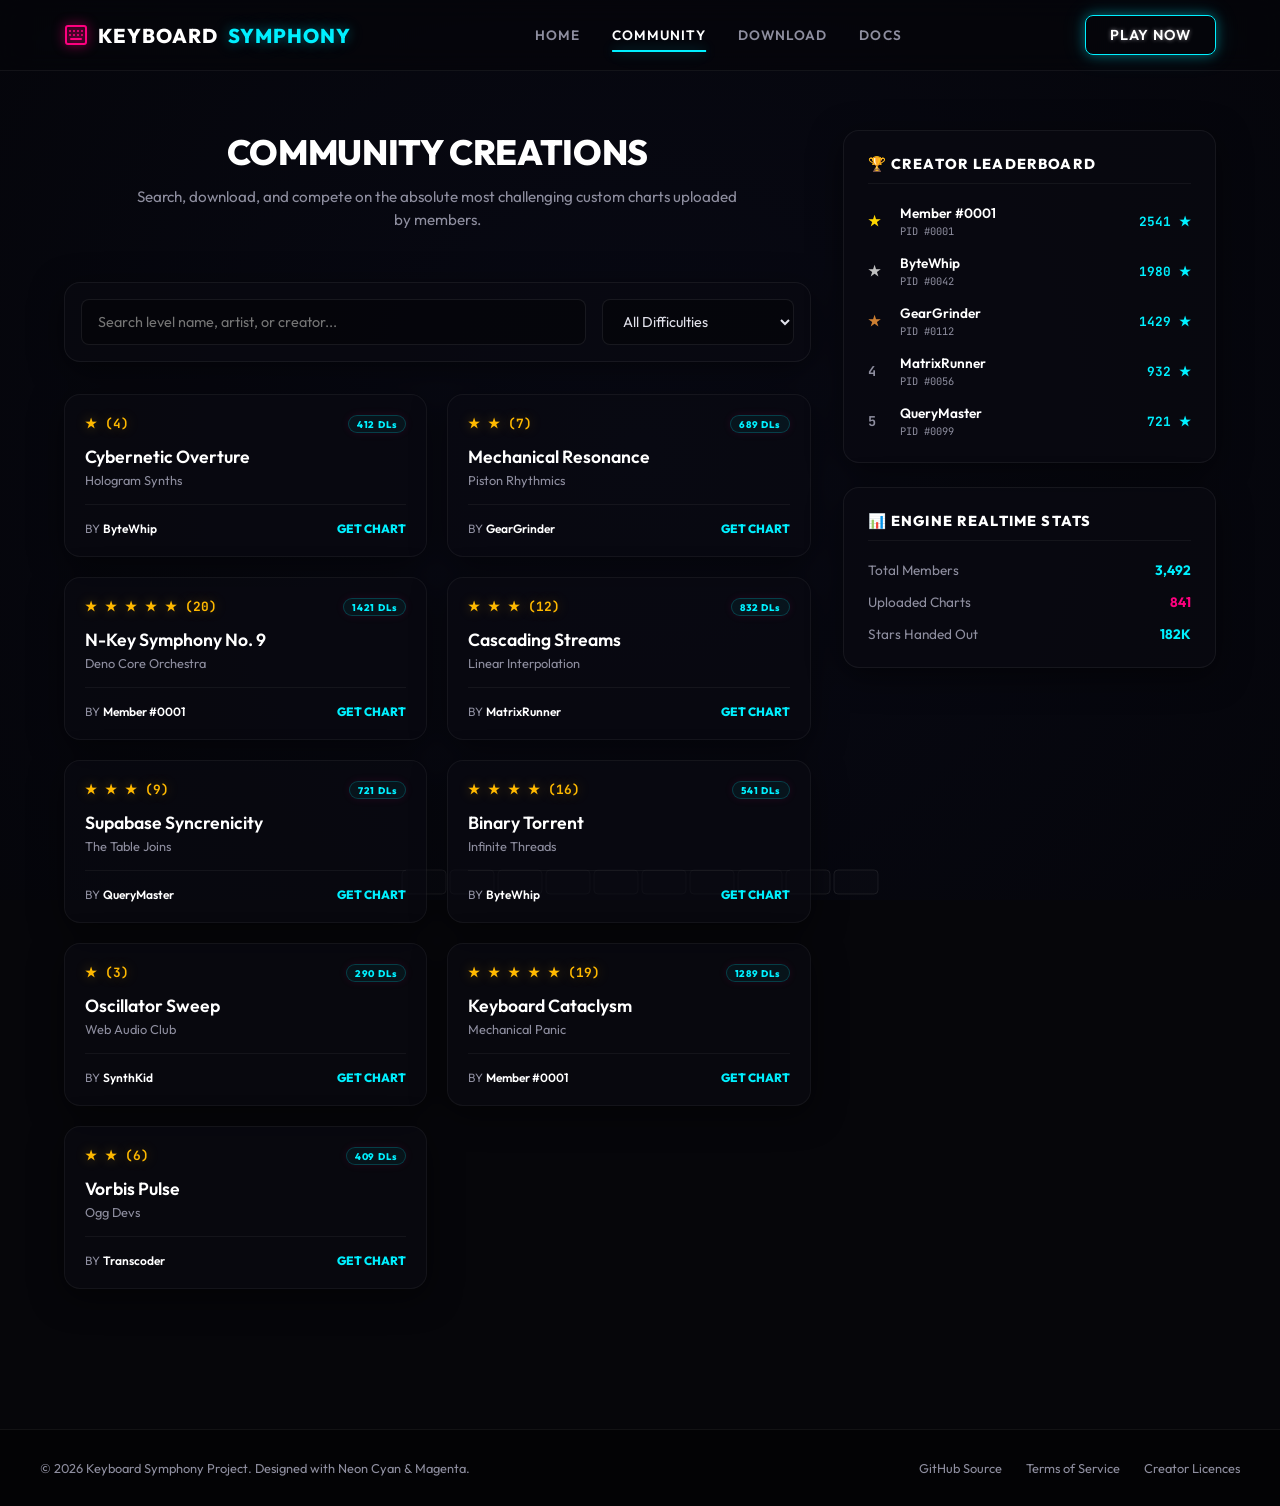
==== community.html @ 09eeb677 "Split monolithic index.html into separate HTML pages Co-authored-by: CreatorPoints <212006361+Creato" ====
<!DOCTYPE html>
<html lang="en">
<head>
    <meta charset="UTF-8">
    <meta name="viewport" content="width=device-width, initial-scale=1.0">
    <title>Keyboard Symphony | Premium 10-Lane Rhythm Experience</title>
    <meta name="description" content="Official homepage of Keyboard Symphony. Immerse yourself in a glowing 10-lane keyboard rhythm game, customize levels with the creator PAYG editor, and compete on global leaderboards.">
    <!-- Google Fonts for elite styling -->
    <link rel="preconnect" href="https://fonts.googleapis.com">
    <link rel="preconnect" href="https://fonts.gstatic.com" crossorigin>
    <link href="https://fonts.googleapis.com/css2?family=Outfit:wght@300;400;600;800&family=JetBrains+Mono:wght@400;700&display=swap" rel="stylesheet">
    <link rel="stylesheet" href="style.css">
</head>
<body>
    <!-- Reactive Backdrop Particle Canvas -->
    <canvas id="particle-canvas"></canvas>

    <!-- Glassmorphic Global Header Navigation -->
    <header class="header">
        <div class="header-container">
            <a href="index.html" class="logo">
                <svg width="24" height="24" viewBox="0 0 24 24" fill="none" stroke="currentColor" stroke-width="2" stroke-linecap="round" stroke-linejoin="round" class="logo-icon"><rect x="2" y="3" width="20" height="18" rx="2" ry="2"></rect><line x1="6" y1="8" x2="6" y2="8"></line><line x1="10" y1="8" x2="10" y2="8"></line><line x1="14" y1="8" x2="14" y2="8"></line><line x1="18" y1="8" x2="18" y2="8"></line><line x1="6" y1="12" x2="6" y2="12"></line><line x1="10" y1="12" x2="10" y2="12"></line><line x1="14" y1="12" x2="14" y2="12"></line><line x1="18" y1="12" x2="18" y2="12"></line><line x1="7" y1="16" x2="17" y2="16"></line></svg>
                KEYBOARD <span>SYMPHONY</span>
            </a>

            <nav class="nav-menu">
                <a href="index.html" class="nav-link" id="nav-home">HOME</a>
                <a href="community.html" class="nav-link active" id="nav-community">COMMUNITY</a>
                <a href="download.html" class="nav-link" id="nav-download">DOWNLOAD</a>
                <a href="docs.html" class="nav-link" id="nav-docs">DOCS</a>
            </nav>

            <div class="nav-actions">
                <a href="download.html" class="btn-primary glow-cyan">PLAY NOW</a>
                <button class="mobile-menu-toggle" id="menu-toggle">
                    <span></span>
                    <span></span>
                    <span></span>
                </button>
            </div>
        </div>
    </header>

    <!-- Main Dynamic Content Wrapper -->
    <main class="main-content">
        <section id="community" class="page-section active">
            <div class="community-layout">
                <div class="community-main">
                    <div class="section-header">
                        <h2 class="section-title">COMMUNITY CREATIONS</h2>
                        <p class="section-desc">Search, download, and compete on the absolute most challenging custom charts uploaded by members.</p>
                    </div>

                    <div class="search-bar-container glass-card">
                        <input type="text" id="chart-search" placeholder="Search level name, artist, or creator...">
                        <select id="star-filter">
                            <option value="all">All Difficulties</option>
                            <option value="easy">Easy (1 - 5 Stars)</option>
                            <option value="medium">Medium (6 - 12 Stars)</option>
                            <option value="hard">Hard (13 - 18 Stars)</option>
                            <option value="expert">Godlike (19 - 20 Stars)</option>
                        </select>
                    </div>

                    <!-- Custom levels list -->
                    <div class="charts-grid" id="charts-container">
                        <!-- Filled dynamically by JavaScript -->
                    </div>
                </div>

                <div class="community-sidebar">
                    <!-- Creator Leaderboard -->
                    <div class="glass-card leaderboard-card">
                        <h3>🏆 CREATOR LEADERBOARD</h3>
                        <div class="leaderboard-list" id="leaderboard-container">
                            <!-- Filled dynamically by JavaScript -->
                        </div>
                    </div>

                    <!-- Game Statistics Summary -->
                    <div class="glass-card stats-summary-card">
                        <h3>📊 ENGINE REALTIME STATS</h3>
                        <div class="stat-row">
                            <span>Total Members</span>
                            <strong class="text-cyan">3,492</strong>
                        </div>
                        <div class="stat-row">
                            <span>Uploaded Charts</span>
                            <strong class="text-magenta">841</strong>
                        </div>
                        <div class="stat-row">
                            <span>Stars Handed Out</span>
                            <strong class="text-cyan">182K</strong>
                        </div>
                    </div>
                </div>
            </div>
        </section>


        <!-- SECTION 1: HOME PAGE -->


        <!-- SECTION 2: COMMUNITY PAGE -->


        <!-- SECTION 3: DOWNLOAD PAGE -->


        <!-- SECTION 4: DOCUMENTATION PAGE -->

    </main>

    <!-- Global Footer -->
    <footer class="footer">
        <div class="footer-container">
            <p>© 2026 Keyboard Symphony Project. Designed with Neon Cyan & Magenta.</p>
            <div class="footer-links">
                <a href="docs.html">GitHub Source</a>
                <a href="docs.html">Terms of Service</a>
                <a href="docs.html">Creator Licences</a>
            </div>
        </div>
    </footer>

    <!-- Local App Script -->
    <script src="app.js"></script>
</body>
</html>
---- style.css ----
/* ==========================================================================
   KEYBOARD SYMPHONY STYLE DESIGN SYSTEM (VANILLA CSS)
   ========================================================================== */

/* Design Tokens & CSS Variables */
:root {
    --bg-base: #06060a;
    --bg-darker: #030305;
    --bg-glass: rgba(10, 10, 18, 0.65);
    --bg-glass-heavy: rgba(8, 8, 14, 0.85);
    --border-glass: rgba(255, 255, 255, 0.06);
    --border-active-cyan: rgba(0, 240, 255, 0.5);
    --border-active-magenta: rgba(255, 0, 127, 0.5);

    /* Neon Curated Color Palettes */
    --neon-cyan: #00f0ff;
    --neon-magenta: #ff007f;
    --neon-yellow: #ffb900;
    --text-main: #e2e2ec;
    --text-muted: #8e8e9f;

    /* Premium Box Shadows & Glows */
    --glow-cyan: 0 0 12px rgba(0, 240, 255, 0.35), 0 0 24px rgba(0, 240, 255, 0.15);
    --glow-magenta: 0 0 12px rgba(255, 0, 127, 0.35), 0 0 24px rgba(255, 0, 127, 0.15);
    --glow-yellow: 0 0 12px rgba(255, 185, 0, 0.35);
    --shadow-premium: 0 8px 32px 0 rgba(0, 0, 0, 0.5);

    /* Layout & Animation Specs */
    --transition-smooth: all 0.35s cubic-bezier(0.25, 0.8, 0.25, 1);
    --transition-snappy: all 0.15s ease-out;
    --max-width-content: 1200px;
}

/* Reset and Global Styles */
* {
    margin: 0;
    padding: 0;
    box-sizing: border-box;
}

html {
    scroll-behavior: smooth;
    font-size: 16px;
    background-color: var(--bg-base);
    color: var(--text-main);
    font-family: 'Outfit', -apple-system, BlinkMacSystemFont, "Segoe UI", Roboto, sans-serif;
    overflow-x: hidden;
}

body {
    min-height: 100vh;
    display: flex;
    flex-direction: column;
    position: relative;
}

/* Custom Selection style */
::selection {
    background: rgba(0, 240, 255, 0.25);
    color: #ffffff;
}

/* Scrollbar Design */
::-webkit-scrollbar {
    width: 8px;
}
::-webkit-scrollbar-track {
    background: var(--bg-darker);
}
::-webkit-scrollbar-thumb {
    background: #1b1b2a;
    border-radius: 4px;
}
::-webkit-scrollbar-thumb:hover {
    background: var(--neon-cyan);
    box-shadow: var(--glow-cyan);
}

/* Background Particle Canvas */
#particle-canvas {
    position: fixed;
    top: 0;
    left: 0;
    width: 100vw;
    height: 100vh;
    z-index: -1;
    pointer-events: none;
    background: radial-gradient(circle at 50% 50%, #0d0e19 0%, #040407 100%);
}

/* ==========================================================================
   COMPONENTS: Premium Glassmorphic Cards & Buttons
   ========================================================================== */
.glass-card {
    background: var(--bg-glass);
    backdrop-filter: blur(14px);
    -webkit-backdrop-filter: blur(14px);
    border: 1px solid var(--border-glass);
    border-radius: 16px;
    box-shadow: var(--shadow-premium);
    transition: var(--transition-smooth);
}

/* Neon Glow Button - Cyan */
.btn-primary {
    display: inline-flex;
    align-items: center;
    justify-content: center;
    padding: 10px 24px;
    font-weight: 600;
    font-size: 0.9rem;
    letter-spacing: 0.05em;
    text-transform: uppercase;
    text-decoration: none;
    color: #ffffff;
    background: transparent;
    border: 1.5px solid var(--neon-cyan);
    border-radius: 8px;
    cursor: pointer;
    transition: var(--transition-smooth);
    box-shadow: inset 0 0 0 rgba(0, 240, 255, 0);
}

.btn-primary.glow-cyan {
    box-shadow: var(--glow-cyan);
    text-shadow: 0 0 4px rgba(255, 255, 255, 0.5);
}

.btn-primary.glow-cyan:hover {
    background: var(--neon-cyan);
    color: var(--bg-base);
    box-shadow: 0 0 20px rgba(0, 240, 255, 0.7), 0 0 40px rgba(0, 240, 255, 0.3);
    text-shadow: none;
    transform: translateY(-2px);
}

/* Neon Glow Button - Magenta */
.btn-primary.glow-magenta {
    border-color: var(--neon-magenta);
    box-shadow: var(--glow-magenta);
}

.btn-primary.glow-magenta:hover {
    background: var(--neon-magenta);
    color: #ffffff;
    box-shadow: 0 0 20px rgba(255, 0, 127, 0.7), 0 0 40px rgba(255, 0, 127, 0.3);
    text-shadow: none;
    transform: translateY(-2px);
}

/* Secondary Button - Subtle Grey Glass */
.btn-secondary {
    display: inline-flex;
    align-items: center;
    justify-content: center;
    padding: 10px 24px;
    font-weight: 600;
    font-size: 0.9rem;
    letter-spacing: 0.05em;
    text-transform: uppercase;
    text-decoration: none;
    color: var(--text-main);
    background: rgba(255, 255, 255, 0.03);
    border: 1.5px solid rgba(255, 255, 255, 0.15);
    border-radius: 8px;
    cursor: pointer;
    transition: var(--transition-smooth);
}

.btn-secondary:hover {
    background: rgba(255, 255, 255, 0.08);
    border-color: rgba(255, 255, 255, 0.4);
    transform: translateY(-2px);
}

.btn-large {
    padding: 14px 36px;
    font-size: 1rem;
    border-radius: 10px;
}

.btn-full {
    width: 100%;
}

.margin-top-auto {
    margin-top: auto;
}

/* Utility Badges */
.badge {
    display: inline-block;
    padding: 6px 14px;
    font-size: 0.75rem;
    font-weight: 800;
    letter-spacing: 0.08em;
    border-radius: 30px;
    background: rgba(255, 0, 127, 0.12);
    border: 1px solid rgba(255, 0, 127, 0.3);
    color: var(--neon-magenta);
    box-shadow: 0 0 8px rgba(255, 0, 127, 0.1);
}

/* Neon Text Accents */
.text-neon-cyan {
    color: var(--neon-cyan);
    text-shadow: 0 0 6px rgba(0, 240, 255, 0.4);
}
.text-cyan { color: var(--neon-cyan); }
.text-magenta { color: var(--neon-magenta); }
.text-white { color: #ffffff; }

/* Micro-animations Keyframes */
@keyframes neon-flicker {
    0%, 19%, 21%, 23%, 25%, 54%, 56%, 100% {
        opacity: 0.99;
        filter: drop-shadow(0 0 4px rgba(255,0,127,0.4));
    }
    20%, 24%, 55% {
        opacity: 0.4;
        filter: none;
    }
}
.neon-flicker {
    animation: neon-flicker 5s infinite alternate;
}

/* ==========================================================================
   LAYOUT: Header & Navigation Menu
   ========================================================================== */
.header {
    position: fixed;
    top: 0;
    left: 0;
    width: 100%;
    z-index: 100;
    background: rgba(6, 6, 10, 0.65);
    backdrop-filter: blur(12px);
    -webkit-backdrop-filter: blur(12px);
    border-bottom: 1px solid var(--border-glass);
}

.header-container {
    max-width: var(--max-width-content);
    height: 70px;
    margin: 0 auto;
    padding: 0 24px;
    display: flex;
    align-items: center;
    justify-content: space-between;
}

.logo {
    display: flex;
    align-items: center;
    gap: 10px;
    text-decoration: none;
    font-weight: 800;
    font-size: 1.25rem;
    letter-spacing: 0.05em;
    color: #ffffff;
}

.logo span {
    color: var(--neon-cyan);
    text-shadow: var(--glow-cyan);
}

.logo-icon {
    color: var(--neon-magenta);
    filter: drop-shadow(0 0 6px var(--neon-magenta));
}

.nav-menu {
    display: flex;
    align-items: center;
    gap: 32px;
}

.nav-link {
    text-decoration: none;
    font-size: 0.85rem;
    font-weight: 600;
    letter-spacing: 0.08em;
    color: var(--text-muted);
    transition: var(--transition-smooth);
    padding: 8px 0;
    position: relative;
}

.nav-link::after {
    content: '';
    position: absolute;
    bottom: 0;
    left: 50%;
    width: 0;
    height: 2px;
    background: var(--neon-cyan);
    transition: var(--transition-smooth);
    transform: translateX(-50%);
    box-shadow: var(--glow-cyan);
}

.nav-link:hover, .nav-link.active {
    color: #ffffff;
}

.nav-link.active::after {
    width: 100%;
}

.nav-actions {
    display: flex;
    align-items: center;
    gap: 16px;
}

.mobile-menu-toggle {
    display: none;
    flex-direction: column;
    justify-content: space-between;
    width: 24px;
    height: 18px;
    background: transparent;
    border: none;
    cursor: pointer;
}

.mobile-menu-toggle span {
    width: 100%;
    height: 2px;
    background: var(--text-main);
    transition: var(--transition-smooth);
}

/* ==========================================================================
   PAGES / ROUTER STYLING
   ========================================================================== */
.main-content {
    margin-top: 70px;
    flex: 1;
    display: flex;
    flex-direction: column;
}

.page-section {
    display: none;
    width: 100%;
    max-width: var(--max-width-content);
    margin: 0 auto;
    padding: 60px 24px;
    animation: fade-in 0.45s cubic-bezier(0.25, 0.8, 0.25, 1) forwards;
}

.page-section.active {
    display: block;
}

@keyframes fade-in {
    from {
        opacity: 0;
        transform: translateY(12px);
    }
    to {
        opacity: 1;
        transform: translateY(0);
    }
}

/* ==========================================================================
   PAGE: HOME / HERO STYLING
   ========================================================================== */
.hero-section {
    display: flex;
    align-items: center;
    justify-content: space-between;
    gap: 40px;
    margin-bottom: 80px;
}

.hero-content {
    flex: 1.1;
}

.hero-title {
    font-size: 3.5rem;
    font-weight: 800;
    line-height: 1.1;
    letter-spacing: -0.01em;
    margin: 20px 0;
    color: #ffffff;
}

.hero-subtitle {
    font-size: 1.1rem;
    line-height: 1.6;
    color: var(--text-muted);
    margin-bottom: 40px;
}

.hero-ctas {
    display: flex;
    gap: 16px;
}

.hero-visual {
    flex: 0.9;
    display: flex;
    justify-content: center;
}

/* Web Synth Container */
.synth-container {
    width: 100%;
    max-width: 440px;
    padding: 16px;
    border-color: rgba(255, 255, 255, 0.08);
}

.synth-header {
    display: flex;
    align-items: center;
    gap: 6px;
    margin-bottom: 12px;
}

.synth-dot {
    width: 8px;
    height: 8px;
    border-radius: 50%;
}
.synth-dot.red { background: #ff453a; }
.synth-dot.yellow { background: #ffcc00; }
.synth-dot.green { background: #32d74b; }

.synth-title {
    font-size: 0.65rem;
    font-weight: 800;
    letter-spacing: 0.1em;
    color: var(--text-muted);
    margin-left: auto;
}

.synth-screen {
    height: 110px;
    background: #030306;
    border: 1px solid rgba(255, 255, 255, 0.05);
    border-radius: 10px;
    display: flex;
    align-items: center;
    justify-content: center;
    padding: 16px;
    margin-bottom: 16px;
    box-shadow: inset 0 0 15px rgba(0, 0, 0, 0.9);
}

.screen-instructions {
    font-family: 'JetBrains Mono', monospace;
    font-size: 0.8rem;
    color: var(--neon-cyan);
    text-shadow: var(--glow-cyan);
    text-align: center;
    line-height: 1.5;
}

/* virtual 10 lanes display */
.synth-lanes {
    display: flex;
    gap: 4px;
    height: 140px;
}

.key-slot {
    flex: 1;
    background: linear-gradient(180deg, #0e0e16 0%, #08080c 100%);
    border: 1.5px solid rgba(255, 255, 255, 0.06);
    border-radius: 6px;
    position: relative;
    display: flex;
    align-items: flex-end;
    justify-content: center;
    padding-bottom: 12px;
    cursor: pointer;
    overflow: hidden;
    transition: var(--transition-snappy);
}

.key-lbl {
    font-family: 'Outfit', sans-serif;
    font-size: 0.85rem;
    font-weight: 800;
    color: var(--text-muted);
    z-index: 2;
    pointer-events: none;
}

.key-glow {
    position: absolute;
    bottom: -100%;
    left: 0;
    width: 100%;
    height: 100%;
    z-index: 1;
    transition: var(--transition-snappy);
    opacity: 0;
    pointer-events: none;
}
.key-glow.bg-cyan {
    background: linear-gradient(0deg, rgba(0, 240, 255, 0.3) 0%, rgba(0, 240, 255, 0) 100%);
}
.key-glow.bg-magenta {
    background: linear-gradient(0deg, rgba(255, 0, 127, 0.3) 0%, rgba(255, 0, 127, 0) 100%);
}

.key-slot:hover, .key-slot.active {
    border-color: var(--neon-cyan);
    transform: translateY(2px);
}

.key-slot.active-magenta {
    border-color: var(--neon-magenta);
}

.key-slot:hover .key-glow, .key-slot.active .key-glow {
    bottom: 0;
    opacity: 1;
}

.key-slot:hover .key-lbl, .key-slot.active .key-lbl {
    color: #ffffff;
}

/* Features grid display */
.features-section {
    padding-top: 40px;
}

.section-header {
    text-align: center;
    max-width: 600px;
    margin: 0 auto 50px auto;
}

.section-title {
    font-size: 2.2rem;
    font-weight: 800;
    letter-spacing: -0.01em;
    color: #ffffff;
    margin-bottom: 12px;
}

.section-desc {
    font-size: 0.95rem;
    color: var(--text-muted);
    line-height: 1.5;
}

.features-grid {
    display: grid;
    grid-template-columns: repeat(auto-fit, minmax(260px, 1fr));
    gap: 24px;
}

.feature-card {
    padding: 32px;
    border-color: rgba(255, 255, 255, 0.05);
}

.feature-icon {
    font-size: 2rem;
    margin-bottom: 20px;
}

.feature-card h3 {
    font-size: 1.2rem;
    font-weight: 600;
    margin-bottom: 12px;
    color: #ffffff;
}

.feature-card p {
    font-size: 0.85rem;
    line-height: 1.6;
    color: var(--text-muted);
}

.glow-hover-cyan:hover {
    border-color: var(--border-active-cyan);
    box-shadow: 0 10px 30px rgba(0, 240, 255, 0.08);
    transform: translateY(-4px);
}

.glow-hover-magenta:hover {
    border-color: var(--border-active-magenta);
    box-shadow: 0 10px 30px rgba(255, 0, 127, 0.08);
    transform: translateY(-4px);
}

/* ==========================================================================
   PAGE: COMMUNITY TAB
   ========================================================================== */
.community-layout {
    display: flex;
    gap: 32px;
}

.community-main {
    flex: 2;
}

.community-sidebar {
    flex: 1;
    display: flex;
    flex-direction: column;
    gap: 24px;
}

.search-bar-container {
    padding: 16px;
    display: flex;
    gap: 16px;
    margin-bottom: 32px;
}

.search-bar-container input {
    flex: 1;
    background: rgba(0, 0, 0, 0.3);
    border: 1px solid rgba(255, 255, 255, 0.08);
    border-radius: 8px;
    padding: 12px 16px;
    font-family: inherit;
    color: #ffffff;
    font-size: 0.9rem;
    transition: var(--transition-smooth);
}

.search-bar-container input:focus {
    outline: none;
    border-color: var(--neon-cyan);
    box-shadow: var(--glow-cyan);
}

.search-bar-container select {
    background: rgba(0, 0, 0, 0.3);
    border: 1px solid rgba(255, 255, 255, 0.08);
    border-radius: 8px;
    padding: 12px 16px;
    font-family: inherit;
    color: var(--text-main);
    font-size: 0.9rem;
    cursor: pointer;
    outline: none;
    transition: var(--transition-smooth);
}

.search-bar-container select:focus {
    border-color: var(--neon-cyan);
}

.charts-grid {
    display: grid;
    grid-template-columns: repeat(auto-fit, minmax(260px, 1fr));
    gap: 20px;
}

.chart-card {
    padding: 20px;
    display: flex;
    flex-direction: column;
    border-color: rgba(255, 255, 255, 0.05);
}

.chart-card-header {
    display: flex;
    align-items: center;
    justify-content: space-between;
    margin-bottom: 12px;
}

.chart-stars {
    font-family: 'JetBrains Mono', monospace;
    font-size: 0.8rem;
    font-weight: 700;
    color: var(--neon-yellow);
    text-shadow: var(--glow-yellow);
}

.chart-title {
    font-size: 1.1rem;
    font-weight: 600;
    color: #ffffff;
    margin-bottom: 4px;
}

.chart-artist {
    font-size: 0.8rem;
    color: var(--text-muted);
    margin-bottom: 16px;
}

.chart-footer {
    margin-top: auto;
    display: flex;
    align-items: center;
    justify-content: space-between;
    padding-top: 16px;
    border-top: 1px solid rgba(255, 255, 255, 0.05);
}

.chart-creator {
    font-size: 0.75rem;
    color: var(--text-muted);
}
.chart-creator span {
    color: #ffffff;
    font-weight: 600;
}

.chart-btn {
    text-decoration: none;
    font-size: 0.75rem;
    font-weight: 800;
    color: var(--neon-cyan);
    transition: var(--transition-smooth);
}
.chart-btn:hover {
    color: #ffffff;
    text-shadow: var(--glow-cyan);
}

/* Leaderboards styling */
.leaderboard-card {
    padding: 24px;
}

.leaderboard-card h3, .stats-summary-card h3 {
    font-size: 0.9rem;
    font-weight: 800;
    letter-spacing: 0.08em;
    color: #ffffff;
    margin-bottom: 20px;
    border-bottom: 1.5px solid rgba(255, 255, 255, 0.05);
    padding-bottom: 10px;
}

.leaderboard-list {
    display: flex;
    flex-direction: column;
    gap: 16px;
}

.leaderboard-item {
    display: flex;
    align-items: center;
    justify-content: space-between;
}

.leaderboard-profile {
    display: flex;
    align-items: center;
    gap: 12px;
}

.rank-lbl {
    font-family: 'JetBrains Mono', monospace;
    font-weight: 700;
    font-size: 0.85rem;
    color: var(--text-muted);
    width: 20px;
}

.rank-lbl.gold { color: #ffd700; }
.rank-lbl.silver { color: #c0c0c0; }
.rank-lbl.bronze { color: #cd7f32; }

.creator-name {
    font-size: 0.85rem;
    font-weight: 600;
    color: #ffffff;
}

.creator-pid {
    font-family: 'JetBrains Mono', monospace;
    font-size: 0.65rem;
    color: var(--text-muted);
    margin-top: 2px;
}

.creator-stars {
    font-family: 'JetBrains Mono', monospace;
    font-size: 0.8rem;
    font-weight: 700;
    color: var(--neon-cyan);
}

/* Engine stats box */
.stats-summary-card {
    padding: 24px;
}

.stat-row {
    display: flex;
    align-items: center;
    justify-content: space-between;
    margin-bottom: 14px;
    font-size: 0.85rem;
}

.stat-row:last-child {
    margin-bottom: 0;
}

.stat-row span {
    color: var(--text-muted);
}

/* ==========================================================================
   PAGE: DOWNLOAD STAGE
   ========================================================================== */
.download-container {
    max-width: 900px;
    margin: 0 auto;
}

.download-grid {
    display: grid;
    grid-template-columns: repeat(auto-fit, minmax(320px, 1fr));
    gap: 32px;
    margin-bottom: 60px;
}

.download-card {
    padding: 40px;
    display: flex;
    flex-direction: column;
    position: relative;
    overflow: hidden;
}

.platform-badge {
    position: absolute;
    top: 20px;
    right: -30px;
    transform: rotate(45deg);
    padding: 4px 30px;
    font-size: 0.55rem;
    font-weight: 800;
    letter-spacing: 0.1em;
    background: var(--neon-cyan);
    color: var(--bg-base);
    box-shadow: var(--glow-cyan);
}

.platform-badge.zip {
    background: var(--neon-magenta);
    color: #ffffff;
    box-shadow: var(--glow-magenta);
}

.dl-icon {
    font-size: 3rem;
    color: #ffffff;
    margin-bottom: 24px;
}

.download-card h3 {
    font-size: 1.4rem;
    font-weight: 600;
    color: #ffffff;
    margin-bottom: 12px;
}

.download-card p {
    font-size: 0.85rem;
    line-height: 1.6;
    color: var(--text-muted);
    margin-bottom: 24px;
}

.file-info {
    font-family: 'JetBrains Mono', monospace;
    font-size: 0.7rem;
    color: var(--text-muted);
    margin-bottom: 30px;
}

/* Spec requirements container */
.requirements-box {
    padding: 40px;
    border-color: rgba(255, 255, 255, 0.05);
}

.requirements-box h3 {
    font-size: 0.9rem;
    font-weight: 800;
    letter-spacing: 0.08em;
    color: #ffffff;
    margin-bottom: 30px;
    border-bottom: 1.5px solid rgba(255, 255, 255, 0.05);
    padding-bottom: 10px;
}

.specs-grid {
    display: flex;
    gap: 40px;
}

.spec-col {
    flex: 1;
}

.spec-col h4 {
    font-size: 0.85rem;
    font-weight: 800;
    letter-spacing: 0.05em;
    color: var(--neon-cyan);
    margin-bottom: 16px;
}

.spec-col ul {
    list-style: none;
}

.spec-col li {
    font-size: 0.85rem;
    line-height: 1.8;
    color: var(--text-muted);
    border-bottom: 1px solid rgba(255, 255, 255, 0.02);
    padding: 6px 0;
}

.spec-col li strong {
    color: #ffffff;
}

/* ==========================================================================
   PAGE: DOCUMENTATION (DOCS)
   ========================================================================== */
.docs-layout {
    display: flex;
    gap: 32px;
    align-items: flex-start;
}

.docs-sidebar {
    flex: 0.8;
    padding: 20px;
    position: sticky;
    top: 100px;
}

.docs-nav-list {
    list-style: none;
    display: flex;
    flex-direction: column;
    gap: 8px;
}

.docs-nav-link {
    display: block;
    padding: 10px 16px;
    border-radius: 8px;
    text-decoration: none;
    font-size: 0.85rem;
    font-weight: 600;
    color: var(--text-muted);
    transition: var(--transition-smooth);
}

.docs-nav-link:hover, .docs-nav-link.active {
    color: #ffffff;
    background: rgba(255, 255, 255, 0.03);
}

.docs-nav-link.active {
    border-left: 2px solid var(--neon-cyan);
    color: var(--neon-cyan);
    box-shadow: inset 4px 0 8px rgba(0, 240, 255, 0.03);
}

.docs-main {
    flex: 2.2;
    display: flex;
    flex-direction: column;
    gap: 40px;
}

.doc-article {
    display: none;
    animation: fade-in 0.35s cubic-bezier(0.25, 0.8, 0.25, 1) forwards;
}

.doc-article.active {
    display: block;
}

.doc-article h2 {
    font-size: 2.2rem;
    font-weight: 800;
    letter-spacing: -0.01em;
    color: #ffffff;
    margin-bottom: 20px;
}

.doc-article p {
    font-size: 0.95rem;
    line-height: 1.7;
    color: var(--text-muted);
    margin-bottom: 20px;
}

.doc-article h3 {
    font-size: 1.25rem;
    font-weight: 600;
    color: #ffffff;
    margin-top: 30px;
    margin-bottom: 16px;
}

.doc-article ul, .doc-article ol {
    margin-left: 20px;
    margin-bottom: 24px;
}

.doc-article li {
    font-size: 0.9rem;
    line-height: 1.8;
    color: var(--text-muted);
    margin-bottom: 8px;
}

.doc-article li strong {
    color: #ffffff;
}

.doc-article code {
    font-family: 'JetBrains Mono', monospace;
    font-size: 0.8rem;
    background: #030306;
    border: 1px solid rgba(255, 255, 255, 0.05);
    padding: 12px 16px;
    border-radius: 8px;
    display: block;
    margin: 16px 0;
    color: var(--neon-cyan);
    overflow-x: auto;
}

/* Alert dialog boxes */
.alert-box {
    padding: 16px 20px;
    border-radius: 10px;
    margin: 24px 0;
    font-size: 0.9rem;
    line-height: 1.6;
}

.alert-box.note {
    background: rgba(0, 240, 255, 0.05);
    border: 1.5px solid rgba(0, 240, 255, 0.2);
    color: var(--text-main);
}

.alert-box.note strong {
    color: var(--neon-cyan);
    margin-right: 6px;
}

/* Inline keyboard visualizer key */
.kb-visualizer-container {
    background: #030306;
    border: 1px solid rgba(255, 255, 255, 0.05);
    border-radius: 12px;
    padding: 24px;
    display: flex;
    justify-content: center;
    margin: 24px 0;
}

.kb-row {
    display: flex;
    gap: 8px;
}

.kb-key {
    width: 44px;
    height: 44px;
    background: #0c0d15;
    border: 1.5px solid rgba(255, 255, 255, 0.1);
    border-radius: 8px;
    display: flex;
    align-items: center;
    justify-content: center;
    font-family: 'Outfit', sans-serif;
    font-weight: 800;
    font-size: 1rem;
    color: #ffffff;
}

.kb-key.cyan {
    border-color: var(--neon-cyan);
    box-shadow: 0 0 8px rgba(0, 240, 255, 0.15);
}

.kb-key.magenta {
    border-color: var(--neon-magenta);
    box-shadow: 0 0 8px rgba(255, 0, 127, 0.15);
}

/* ==========================================================================
   GLOBAL FOOTER
   ========================================================================== */
.footer {
    background: var(--bg-darker);
    border-top: 1px solid var(--border-glass);
    padding: 30px 24px;
    margin-top: 80px;
    z-index: 10;
}

.footer-container {
    max-width: var(--max-width-content);
    margin: 0 auto;
    display: flex;
    align-items: center;
    justify-content: space-between;
    font-size: 0.8rem;
    color: var(--text-muted);
}

.footer-links {
    display: flex;
    gap: 24px;
}

.footer-links a {
    text-decoration: none;
    color: var(--text-muted);
    transition: var(--transition-smooth);
}

.footer-links a:hover {
    color: var(--neon-cyan);
}

/* ==========================================================================
   RESPONSIVE DESIGN (MEDIA QUERIES)
   ========================================================================== */
@media (max-width: 960px) {
    .hero-section {
        flex-direction: column;
        text-align: center;
        gap: 60px;
    }

    .hero-title {
        font-size: 2.8rem;
    }

    .hero-ctas {
        justify-content: center;
    }

    .community-layout {
        flex-direction: column;
    }

    .docs-layout {
        flex-direction: column;
    }

    .docs-sidebar {
        width: 100%;
        position: static;
        margin-bottom: 30px;
    }

    .docs-nav-list {
        flex-direction: row;
        overflow-x: auto;
        padding-bottom: 8px;
    }

    .docs-nav-link {
        white-space: nowrap;
    }

    .specs-grid {
        flex-direction: column;
        gap: 24px;
    }
}

@media (max-width: 768px) {
    .nav-menu {
        display: none; /* Mobile menu toggled via classes */
        position: fixed;
        top: 70px;
        left: 0;
        width: 100vw;
        height: calc(100vh - 70px);
        background: var(--bg-glass-heavy);
        backdrop-filter: blur(20px);
        flex-direction: column;
        justify-content: center;
        gap: 40px;
        z-index: 99;
        animation: fade-in 0.3s ease-out forwards;
    }

    .nav-menu.active {
        display: flex;
    }

    .nav-link {
        font-size: 1.2rem;
    }

    .nav-actions .btn-primary {
        display: none;
    }

    .mobile-menu-toggle {
        display: flex;
    }

    .header-container {
        padding: 0 16px;
    }

    .footer-container {
        flex-direction: column;
        gap: 16px;
        text-align: center;
    }
}
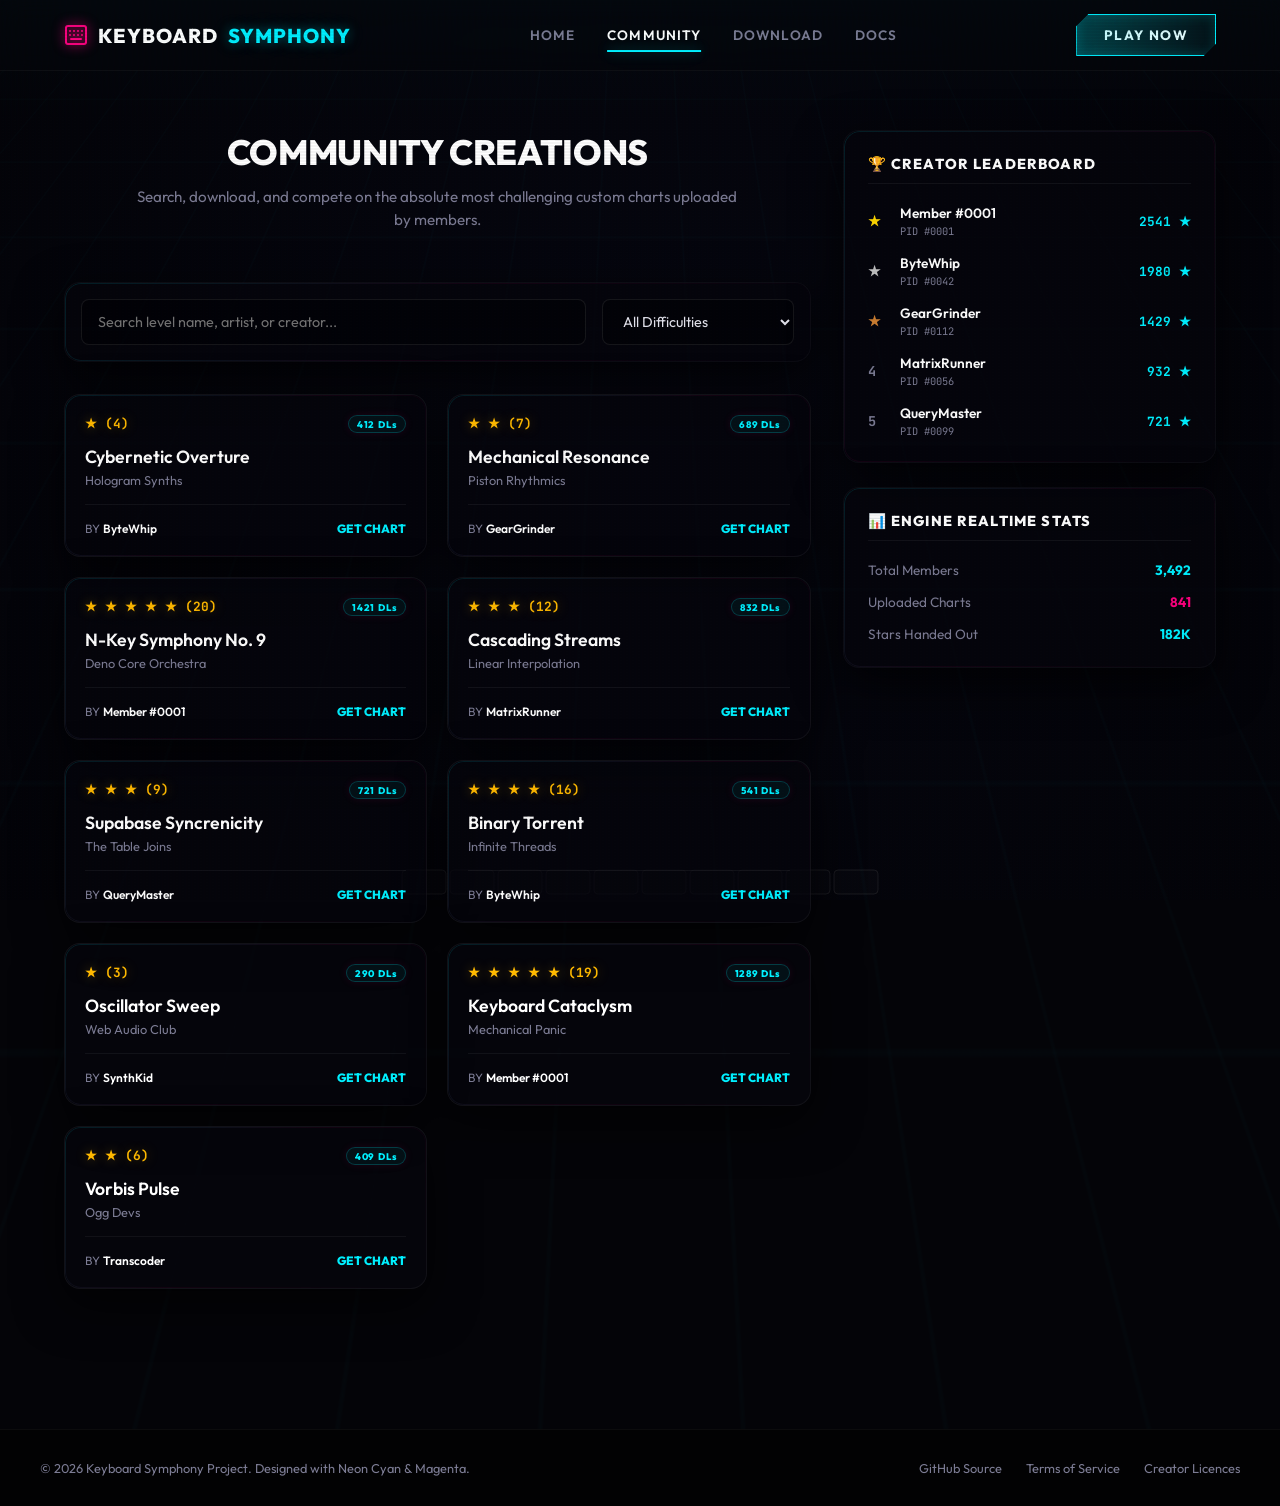
==== commit 288e0892: "Add cursor effects, visualizer and cyber grid Enhance background visuals and interactivity across th" ====
--- a/community.html
+++ b/community.html
@@ -3,8 +3,8 @@
 <head>
     <meta charset="UTF-8">
     <meta name="viewport" content="width=device-width, initial-scale=1.0">
-    <title>Keyboard Symphony | Premium 10-Lane Rhythm Experience</title>
-    <meta name="description" content="Official homepage of Keyboard Symphony. Immerse yourself in a glowing 10-lane keyboard rhythm game, customize levels with the creator PAYG editor, and compete on global leaderboards.">
+    <title>Keyboard Symphony | Community Creations</title>
+    <meta name="description" content="Search, download, and compete on custom 10-lane mechanical keyboard rhythm levels uploaded by the Keyboard Symphony community.">
     <!-- Google Fonts for elite styling -->
     <link rel="preconnect" href="https://fonts.googleapis.com">
     <link rel="preconnect" href="https://fonts.gstatic.com" crossorigin>
@@ -15,6 +15,10 @@
     <!-- Reactive Backdrop Particle Canvas -->
     <canvas id="particle-canvas"></canvas>
 
+    <!-- AAA Backdrop Cyber Grid & Scanline -->
+    <div class="cyber-grid"></div>
+    <div class="cyber-scanline"></div>
+
     <!-- Glassmorphic Global Header Navigation -->
     <header class="header">
         <div class="header-container">
@@ -22,7 +26,7 @@
                 <svg width="24" height="24" viewBox="0 0 24 24" fill="none" stroke="currentColor" stroke-width="2" stroke-linecap="round" stroke-linejoin="round" class="logo-icon"><rect x="2" y="3" width="20" height="18" rx="2" ry="2"></rect><line x1="6" y1="8" x2="6" y2="8"></line><line x1="10" y1="8" x2="10" y2="8"></line><line x1="14" y1="8" x2="14" y2="8"></line><line x1="18" y1="8" x2="18" y2="8"></line><line x1="6" y1="12" x2="6" y2="12"></line><line x1="10" y1="12" x2="10" y2="12"></line><line x1="14" y1="12" x2="14" y2="12"></line><line x1="18" y1="12" x2="18" y2="12"></line><line x1="7" y1="16" x2="17" y2="16"></line></svg>
                 KEYBOARD <span>SYMPHONY</span>
             </a>
-
+            
             <nav class="nav-menu">
                 <a href="index.html" class="nav-link" id="nav-home">HOME</a>
                 <a href="community.html" class="nav-link active" id="nav-community">COMMUNITY</a>
@@ -43,6 +47,7 @@
 
     <!-- Main Dynamic Content Wrapper -->
     <main class="main-content">
+        <!-- SECTION 2: COMMUNITY PAGE -->
         <section id="community" class="page-section active">
             <div class="community-layout">
                 <div class="community-main">
@@ -50,7 +55,7 @@
                         <h2 class="section-title">COMMUNITY CREATIONS</h2>
                         <p class="section-desc">Search, download, and compete on the absolute most challenging custom charts uploaded by members.</p>
                     </div>
-
+                    
                     <div class="search-bar-container glass-card">
                         <input type="text" id="chart-search" placeholder="Search level name, artist, or creator...">
                         <select id="star-filter">
@@ -96,19 +101,6 @@
                 </div>
             </div>
         </section>
-
-
-        <!-- SECTION 1: HOME PAGE -->
-
-
-        <!-- SECTION 2: COMMUNITY PAGE -->
-
-
-        <!-- SECTION 3: DOWNLOAD PAGE -->
-
-
-        <!-- SECTION 4: DOCUMENTATION PAGE -->
-
     </main>
 
     <!-- Global Footer -->
--- a/style.css
+++ b/style.css
@@ -4,31 +4,111 @@
 
 /* Design Tokens & CSS Variables */
 :root {
-    --bg-base: #06060a;
-    --bg-darker: #030305;
-    --bg-glass: rgba(10, 10, 18, 0.65);
-    --bg-glass-heavy: rgba(8, 8, 14, 0.85);
-    --border-glass: rgba(255, 255, 255, 0.06);
-    --border-active-cyan: rgba(0, 240, 255, 0.5);
-    --border-active-magenta: rgba(255, 0, 127, 0.5);
-
-    /* Neon Curated Color Palettes */
+    --bg-base: #040408;
+    --bg-darker: #020203;
+    --bg-glass: rgba(6, 6, 12, 0.75);
+    --bg-glass-heavy: rgba(4, 4, 8, 0.9);
+    --border-glass: rgba(255, 255, 255, 0.04);
+    --border-active-cyan: rgba(0, 240, 255, 0.65);
+    --border-active-magenta: rgba(255, 0, 127, 0.65);
+    
+    /* Neon Curated Color Palettes & HSL codes for transparency styling */
     --neon-cyan: #00f0ff;
+    --neon-cyan-hsl: 184, 100%, 50%;
     --neon-magenta: #ff007f;
+    --neon-magenta-hsl: 330, 100%, 50%;
     --neon-yellow: #ffb900;
-    --text-main: #e2e2ec;
-    --text-muted: #8e8e9f;
-
-    /* Premium Box Shadows & Glows */
+    --text-main: #e6e6f0;
+    --text-muted: #7c7c94;
+    
+    /* Premium Box Shadows & Layered AAA Glows */
     --glow-cyan: 0 0 12px rgba(0, 240, 255, 0.35), 0 0 24px rgba(0, 240, 255, 0.15);
+    --glow-cyan-heavy: 0 0 20px rgba(0, 240, 255, 0.6), 0 0 40px rgba(0, 240, 255, 0.3);
     --glow-magenta: 0 0 12px rgba(255, 0, 127, 0.35), 0 0 24px rgba(255, 0, 127, 0.15);
+    --glow-magenta-heavy: 0 0 20px rgba(255, 0, 127, 0.6), 0 0 40px rgba(255, 0, 127, 0.3);
     --glow-yellow: 0 0 12px rgba(255, 185, 0, 0.35);
-    --shadow-premium: 0 8px 32px 0 rgba(0, 0, 0, 0.5);
-
+    --shadow-premium: 0 16px 48px 0 rgba(0, 0, 0, 0.7);
+    
     /* Layout & Animation Specs */
-    --transition-smooth: all 0.35s cubic-bezier(0.25, 0.8, 0.25, 1);
-    --transition-snappy: all 0.15s ease-out;
+    --transition-smooth: all 0.4s cubic-bezier(0.16, 1, 0.3, 1);
+    --transition-snappy: all 0.18s cubic-bezier(0.25, 1, 0.5, 1);
     --max-width-content: 1200px;
+}
+
+/* Moving Scanline Overlay for visual AAA polish */
+.cyber-scanline {
+    position: fixed;
+    top: 0;
+    left: 0;
+    width: 100vw;
+    height: 100vh;
+    z-index: 9999;
+    pointer-events: none;
+    background: linear-gradient(
+        rgba(18, 16, 16, 0) 50%, 
+        rgba(0, 0, 0, 0.12) 50%
+    ), linear-gradient(
+        90deg, 
+        rgba(255, 0, 0, 0.015), 
+        rgba(0, 255, 0, 0.008), 
+        rgba(0, 0, 255, 0.015)
+    );
+    background-size: 100% 3px, 6px 100%;
+    opacity: 0.35;
+}
+
+.cyber-scanline::before {
+    content: '';
+    position: absolute;
+    top: 0;
+    left: 0;
+    width: 100%;
+    height: 120px;
+    background: linear-gradient(to bottom, rgba(0, 240, 255, 0.05) 0%, transparent 100%);
+    animation: scanline-move 10s linear infinite;
+    pointer-events: none;
+}
+
+@keyframes scanline-move {
+    0% { transform: translateY(-120px); }
+    100% { transform: translateY(100vh); }
+}
+
+/* Background Particle Canvas & AAA Cyber Grid Overlay */
+#particle-canvas {
+    position: fixed;
+    top: 0;
+    left: 0;
+    width: 100vw;
+    height: 100vh;
+    z-index: -3;
+    pointer-events: none;
+    background: radial-gradient(circle at 50% 50%, #080914 0%, #020204 100%);
+}
+
+/* AAA Moving Perspective Cyber Grid Backdrop */
+.cyber-grid {
+    position: fixed;
+    top: 0;
+    left: 0;
+    width: 100vw;
+    height: 100vh;
+    z-index: -2;
+    pointer-events: none;
+    background-image: 
+        linear-gradient(rgba(0, 240, 255, 0.02) 1px, transparent 1px),
+        linear-gradient(90deg, rgba(0, 240, 255, 0.02) 1px, transparent 1px);
+    background-size: 60px 60px;
+    background-position: center center;
+    transform: perspective(600px) rotateX(45deg);
+    transform-origin: top center;
+    opacity: 0.75;
+    animation: grid-scroll 24s linear infinite;
+}
+
+@keyframes grid-scroll {
+    from { background-position: center 0px; }
+    to { background-position: center 1440px; }
 }
 
 /* Reset and Global Styles */
@@ -76,107 +156,160 @@
     box-shadow: var(--glow-cyan);
 }
 
-/* Background Particle Canvas */
-#particle-canvas {
-    position: fixed;
-    top: 0;
-    left: 0;
-    width: 100vw;
-    height: 100vh;
-    z-index: -1;
-    pointer-events: none;
-    background: radial-gradient(circle at 50% 50%, #0d0e19 0%, #040407 100%);
-}
-
 /* ==========================================================================
    COMPONENTS: Premium Glassmorphic Cards & Buttons
    ========================================================================== */
 .glass-card {
+    position: relative;
     background: var(--bg-glass);
-    backdrop-filter: blur(14px);
-    -webkit-backdrop-filter: blur(14px);
-    border: 1px solid var(--border-glass);
+    backdrop-filter: blur(20px);
+    -webkit-backdrop-filter: blur(20px);
     border-radius: 16px;
     box-shadow: var(--shadow-premium);
     transition: var(--transition-smooth);
-}
-
-/* Neon Glow Button - Cyan */
+    border: 1px solid rgba(255, 255, 255, 0.03);
+}
+
+.glass-card::before {
+    content: '';
+    position: absolute;
+    inset: 0;
+    border-radius: inherit;
+    padding: 1px;
+    background: linear-gradient(135deg, rgba(0, 240, 255, 0.2) 0%, rgba(255, 0, 127, 0.1) 50%, transparent 100%);
+    -webkit-mask: linear-gradient(#fff 0 0) content-box, linear-gradient(#fff 0 0);
+    -webkit-mask-composite: xor;
+    mask-composite: exclude;
+    pointer-events: none;
+    opacity: 0.6;
+    transition: var(--transition-smooth);
+}
+
+.glass-card:hover {
+    transform: translateY(-4px);
+    box-shadow: 0 20px 40px rgba(0, 0, 0, 0.6);
+}
+
+.glass-card:hover::before {
+    opacity: 1;
+    background: linear-gradient(135deg, var(--neon-cyan) 0%, var(--neon-magenta) 50%, var(--neon-cyan) 100%);
+}
+
+/* Neon Glow Button - AAA Sci-Fi Clipped Profile */
 .btn-primary {
     display: inline-flex;
     align-items: center;
     justify-content: center;
-    padding: 10px 24px;
-    font-weight: 600;
-    font-size: 0.9rem;
-    letter-spacing: 0.05em;
+    padding: 12px 28px;
+    font-weight: 700;
+    font-size: 0.85rem;
+    letter-spacing: 0.1em;
     text-transform: uppercase;
     text-decoration: none;
     color: #ffffff;
     background: transparent;
-    border: 1.5px solid var(--neon-cyan);
-    border-radius: 8px;
     cursor: pointer;
     transition: var(--transition-smooth);
-    box-shadow: inset 0 0 0 rgba(0, 240, 255, 0);
-}
-
-.btn-primary.glow-cyan {
-    box-shadow: var(--glow-cyan);
-    text-shadow: 0 0 4px rgba(255, 255, 255, 0.5);
+    position: relative;
+    clip-path: polygon(12px 0px, 100% 0px, 100% calc(100% - 12px), calc(100% - 12px) 100%, 0px 100%, 0px 12px);
+    border: none;
+}
+
+.btn-primary::before {
+    content: '';
+    position: absolute;
+    inset: 0;
+    background: linear-gradient(90deg, rgba(0, 240, 255, 0.15) 0%, rgba(255, 0, 127, 0.05) 100%);
+    border: 1.5px solid var(--neon-cyan);
+    clip-path: inherit;
+    z-index: 1;
+    pointer-events: none;
+    transition: var(--transition-smooth);
+}
+
+.btn-primary.glow-cyan::before {
+    border-color: var(--neon-cyan);
+    background: linear-gradient(90deg, rgba(0, 240, 255, 0.25) 0%, rgba(0, 240, 255, 0.05) 100%);
+    box-shadow: inset 0 0 12px rgba(0, 240, 255, 0.2);
+}
+
+.btn-primary.glow-cyan:hover::before {
+    background: var(--neon-cyan);
+    border-color: var(--neon-cyan);
+    box-shadow: var(--glow-cyan-heavy);
 }
 
 .btn-primary.glow-cyan:hover {
-    background: var(--neon-cyan);
     color: var(--bg-base);
-    box-shadow: 0 0 20px rgba(0, 240, 255, 0.7), 0 0 40px rgba(0, 240, 255, 0.3);
-    text-shadow: none;
     transform: translateY(-2px);
+    filter: drop-shadow(0 0 10px rgba(0, 240, 255, 0.5));
 }
 
 /* Neon Glow Button - Magenta */
-.btn-primary.glow-magenta {
+.btn-primary.glow-magenta::before {
     border-color: var(--neon-magenta);
-    box-shadow: var(--glow-magenta);
+    background: linear-gradient(90deg, rgba(255, 0, 127, 0.25) 0%, rgba(255, 0, 127, 0.05) 100%);
+    box-shadow: inset 0 0 12px rgba(255, 0, 127, 0.2);
+}
+
+.btn-primary.glow-magenta:hover::before {
+    background: var(--neon-magenta);
+    border-color: var(--neon-magenta);
+    box-shadow: var(--glow-magenta-heavy);
 }
 
 .btn-primary.glow-magenta:hover {
-    background: var(--neon-magenta);
-    color: #ffffff;
-    box-shadow: 0 0 20px rgba(255, 0, 127, 0.7), 0 0 40px rgba(255, 0, 127, 0.3);
-    text-shadow: none;
+    color: #ffffff;
     transform: translateY(-2px);
-}
-
-/* Secondary Button - Subtle Grey Glass */
+    filter: drop-shadow(0 0 10px rgba(255, 0, 127, 0.5));
+}
+
+/* Secondary Button - Subtle Grey Glass with AAA clipped corners */
 .btn-secondary {
     display: inline-flex;
     align-items: center;
     justify-content: center;
-    padding: 10px 24px;
-    font-weight: 600;
-    font-size: 0.9rem;
-    letter-spacing: 0.05em;
+    padding: 12px 28px;
+    font-weight: 700;
+    font-size: 0.85rem;
+    letter-spacing: 0.1em;
     text-transform: uppercase;
     text-decoration: none;
     color: var(--text-main);
-    background: rgba(255, 255, 255, 0.03);
-    border: 1.5px solid rgba(255, 255, 255, 0.15);
-    border-radius: 8px;
+    background: transparent;
     cursor: pointer;
     transition: var(--transition-smooth);
+    position: relative;
+    clip-path: polygon(12px 0px, 100% 0px, 100% calc(100% - 12px), calc(100% - 12px) 100%, 0px 100%, 0px 12px);
+    border: none;
+}
+
+.btn-secondary::before {
+    content: '';
+    position: absolute;
+    inset: 0;
+    background: rgba(255, 255, 255, 0.02);
+    border: 1.5px solid rgba(255, 255, 255, 0.1);
+    clip-path: inherit;
+    z-index: 1;
+    pointer-events: none;
+    transition: var(--transition-smooth);
+}
+
+.btn-secondary:hover::before {
+    background: rgba(255, 255, 255, 0.08);
+    border-color: rgba(255, 255, 255, 0.35);
 }
 
 .btn-secondary:hover {
-    background: rgba(255, 255, 255, 0.08);
-    border-color: rgba(255, 255, 255, 0.4);
+    color: #ffffff;
     transform: translateY(-2px);
+    filter: drop-shadow(0 0 8px rgba(255, 255, 255, 0.15));
 }
 
 .btn-large {
-    padding: 14px 36px;
-    font-size: 1rem;
-    border-radius: 10px;
+    padding: 16px 40px;
+    font-size: 0.95rem;
 }
 
 .btn-full {
@@ -442,25 +575,61 @@
 }
 
 .synth-screen {
+    position: relative;
     height: 110px;
-    background: #030306;
-    border: 1px solid rgba(255, 255, 255, 0.05);
+    background: #020204;
+    border: 1px solid rgba(255, 255, 255, 0.04);
     border-radius: 10px;
     display: flex;
+    flex-direction: column;
     align-items: center;
     justify-content: center;
     padding: 16px;
     margin-bottom: 16px;
     box-shadow: inset 0 0 15px rgba(0, 0, 0, 0.9);
+    overflow: hidden;
 }
 
 .screen-instructions {
     font-family: 'JetBrains Mono', monospace;
-    font-size: 0.8rem;
+    font-size: 0.75rem;
     color: var(--neon-cyan);
     text-shadow: var(--glow-cyan);
     text-align: center;
     line-height: 1.5;
+    z-index: 2;
+    pointer-events: none;
+    transition: var(--transition-smooth);
+}
+
+/* Holographic dynamic equalizer */
+.synth-visualizer {
+    position: absolute;
+    bottom: 0;
+    left: 0;
+    width: 100%;
+    height: 100%;
+    display: flex;
+    align-items: flex-end;
+    justify-content: space-around;
+    padding: 0 12px;
+    box-sizing: border-box;
+    z-index: 1;
+    pointer-events: none;
+}
+
+.vis-bar {
+    width: 7%;
+    height: 4%;
+    background: linear-gradient(0deg, rgba(0, 240, 255, 0.05) 0%, rgba(0, 240, 255, 0.5) 80%, var(--neon-cyan) 100%);
+    box-shadow: 0 0 8px rgba(0, 240, 255, 0.4);
+    border-radius: 2px 2px 0 0;
+    transition: height 0.1s cubic-bezier(0.16, 1, 0.3, 1);
+}
+
+.vis-bar:nth-child(5), .vis-bar:nth-child(6) {
+    background: linear-gradient(0deg, rgba(255, 0, 127, 0.05) 0%, rgba(255, 0, 127, 0.5) 80%, var(--neon-magenta) 100%);
+    box-shadow: 0 0 8px rgba(255, 0, 127, 0.4);
 }
 
 /* virtual 10 lanes display */
@@ -1152,39 +1321,39 @@
         text-align: center;
         gap: 60px;
     }
-
+    
     .hero-title {
         font-size: 2.8rem;
     }
-
+    
     .hero-ctas {
         justify-content: center;
     }
-
+    
     .community-layout {
         flex-direction: column;
     }
-
+    
     .docs-layout {
         flex-direction: column;
     }
-
+    
     .docs-sidebar {
         width: 100%;
         position: static;
         margin-bottom: 30px;
     }
-
+    
     .docs-nav-list {
         flex-direction: row;
         overflow-x: auto;
         padding-bottom: 8px;
     }
-
+    
     .docs-nav-link {
         white-space: nowrap;
     }
-
+    
     .specs-grid {
         flex-direction: column;
         gap: 24px;
@@ -1207,27 +1376,27 @@
         z-index: 99;
         animation: fade-in 0.3s ease-out forwards;
     }
-
+    
     .nav-menu.active {
         display: flex;
     }
-
+    
     .nav-link {
         font-size: 1.2rem;
     }
-
+    
     .nav-actions .btn-primary {
         display: none;
     }
-
+    
     .mobile-menu-toggle {
         display: flex;
     }
-
+    
     .header-container {
         padding: 0 16px;
     }
-
+    
     .footer-container {
         flex-direction: column;
         gap: 16px;
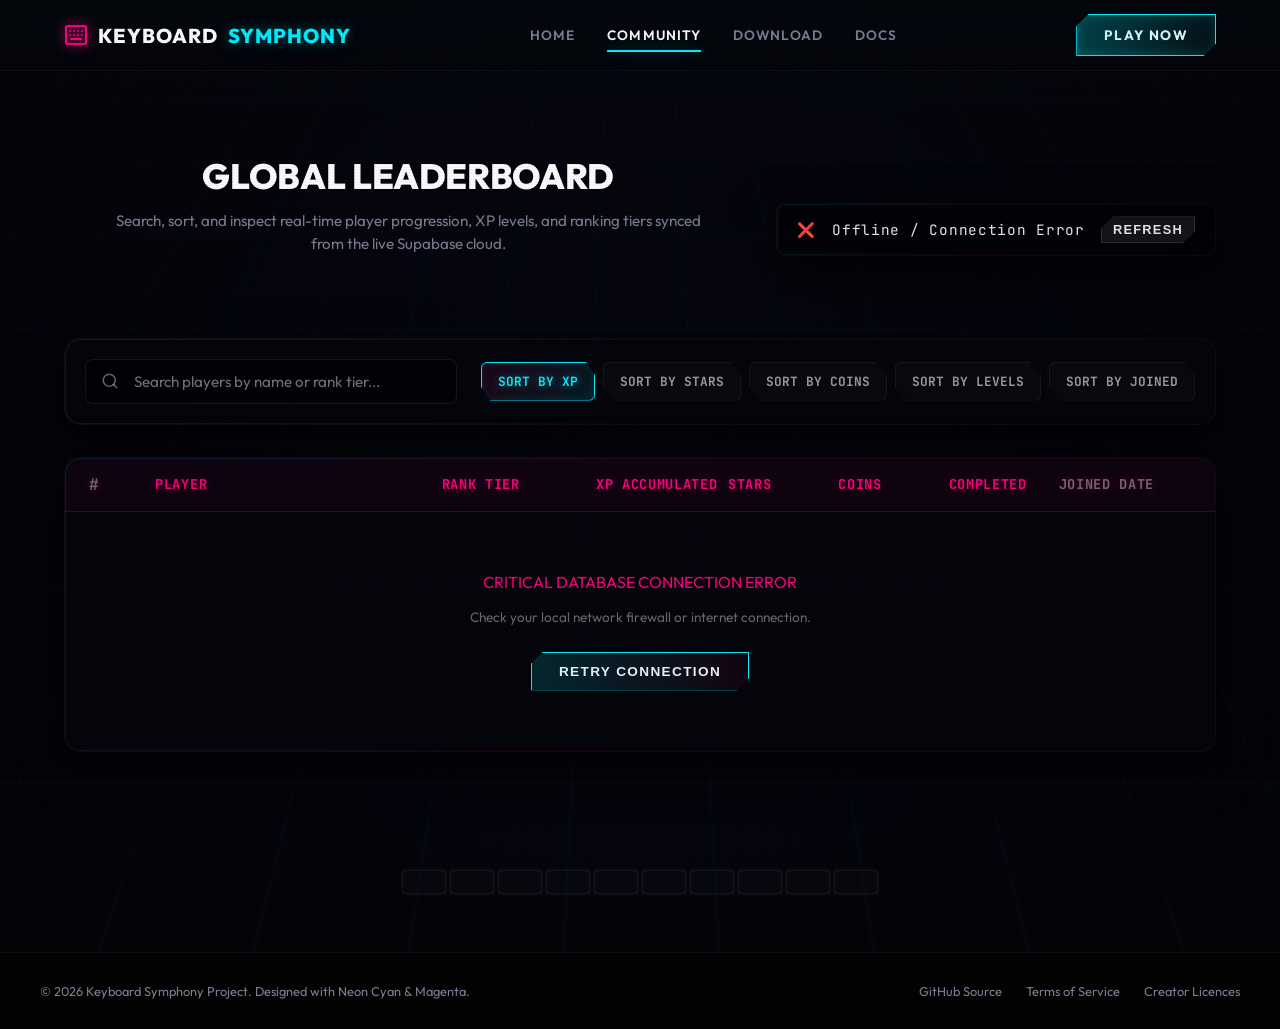
==== commit fecf3806: "Changed Commuity... just a bit!" ====
--- a/community.html
+++ b/community.html
@@ -12,6 +12,9 @@
     <link rel="stylesheet" href="style.css">
 </head>
 <body>
+    <!-- AAA Scene Transition Overlay (Godot-style) -->
+    <div class="scene-transition-overlay"></div>
+
     <!-- Reactive Backdrop Particle Canvas -->
     <canvas id="particle-canvas"></canvas>
 
@@ -49,53 +52,52 @@
     <main class="main-content">
         <!-- SECTION 2: COMMUNITY PAGE -->
         <section id="community" class="page-section active">
-            <div class="community-layout">
-                <div class="community-main">
+            <div class="leaderboard-layout">
+                <div class="leaderboard-header-section">
                     <div class="section-header">
-                        <h2 class="section-title">COMMUNITY CREATIONS</h2>
-                        <p class="section-desc">Search, download, and compete on the absolute most challenging custom charts uploaded by members.</p>
-                    </div>
-                    
-                    <div class="search-bar-container glass-card">
-                        <input type="text" id="chart-search" placeholder="Search level name, artist, or creator...">
-                        <select id="star-filter">
-                            <option value="all">All Difficulties</option>
-                            <option value="easy">Easy (1 - 5 Stars)</option>
-                            <option value="medium">Medium (6 - 12 Stars)</option>
-                            <option value="hard">Hard (13 - 18 Stars)</option>
-                            <option value="expert">Godlike (19 - 20 Stars)</option>
-                        </select>
+                        <h2 class="section-title">GLOBAL LEADERBOARD</h2>
+                        <p class="section-desc">Search, sort, and inspect real-time player progression, XP levels, and ranking tiers synced from the live Supabase cloud.</p>
                     </div>
 
-                    <!-- Custom levels list -->
-                    <div class="charts-grid" id="charts-container">
-                        <!-- Filled dynamically by JavaScript -->
+                    <!-- Cache Optimization & Sync Status -->
+                    <div class="sync-status-bar glass-card">
+                        <span id="sync-icon">📡</span>
+                        <span id="sync-text">Connecting to database...</span>
+                        <button id="force-refresh-btn" class="btn-secondary small-btn">REFRESH</button>
                     </div>
                 </div>
 
-                <div class="community-sidebar">
-                    <!-- Creator Leaderboard -->
-                    <div class="glass-card leaderboard-card">
-                        <h3>🏆 CREATOR LEADERBOARD</h3>
-                        <div class="leaderboard-list" id="leaderboard-container">
-                            <!-- Filled dynamically by JavaScript -->
-                        </div>
+                <!-- Filters & Category Selector -->
+                <div class="leaderboard-controls glass-card">
+                    <div class="search-box">
+                        <svg class="search-icon" width="18" height="18" viewBox="0 0 24 24" fill="none" stroke="currentColor" stroke-width="2" stroke-linecap="round" stroke-linejoin="round"><circle cx="11" cy="11" r="8"></circle><line x1="21" y1="21" x2="16.65" y2="16.65"></line></svg>
+                        <input type="text" id="user-search" placeholder="Search players by name or rank tier...">
                     </div>
+                    <div class="category-tabs">
+                        <button class="cat-tab active" data-category="xp">SORT BY XP</button>
+                        <button class="cat-tab" data-category="stars">SORT BY STARS</button>
+                        <button class="cat-tab" data-category="currency">SORT BY COINS</button>
+                        <button class="cat-tab" data-category="levels_completed">SORT BY LEVELS</button>
+                        <button class="cat-tab" data-category="joined_at">SORT BY JOINED</button>
+                    </div>
+                </div>
 
-                    <!-- Game Statistics Summary -->
-                    <div class="glass-card stats-summary-card">
-                        <h3>📊 ENGINE REALTIME STATS</h3>
-                        <div class="stat-row">
-                            <span>Total Members</span>
-                            <strong class="text-cyan">3,492</strong>
-                        </div>
-                        <div class="stat-row">
-                            <span>Uploaded Charts</span>
-                            <strong class="text-magenta">841</strong>
-                        </div>
-                        <div class="stat-row">
-                            <span>Stars Handed Out</span>
-                            <strong class="text-cyan">182K</strong>
+                <!-- Leaderboard Player Grid/List -->
+                <div class="leaderboard-container glass-card">
+                    <div class="leaderboard-table-header">
+                        <div class="col-rank">#</div>
+                        <div class="col-player">PLAYER</div>
+                        <div class="col-tier">RANK TIER</div>
+                        <div class="col-xp">XP ACCUMULATED</div>
+                        <div class="col-stars">STARS</div>
+                        <div class="col-coins">COINS</div>
+                        <div class="col-levels">COMPLETED</div>
+                        <div class="col-joined">JOINED DATE</div>
+                    </div>
+                    <div class="leaderboard-list" id="users-list-container">
+                        <div class="leaderboard-loading">
+                            <div class="spinner"></div>
+                            <p>Loading player profiles...</p>
                         </div>
                     </div>
                 </div>
--- a/style.css
+++ b/style.css
@@ -74,6 +74,35 @@
     100% { transform: translateY(100vh); }
 }
 
+/* =========================================================================
+   AAA SCENE TRANSITION WIPE OVERLAY (Godot-style)
+   ========================================================================= */
+.scene-transition-overlay {
+    position: fixed;
+    top: 0;
+    left: -50vw;
+    width: 200vw;
+    height: 100vh;
+    background: linear-gradient(135deg, #00f0ff, #ff007f);
+    z-index: 999999;
+    pointer-events: none;
+    transform: skewX(-20deg) translateX(0%); /* Starts fully covering the page */
+    box-shadow: 0 0 100px rgba(0, 240, 255, 0.45);
+    will-change: transform;
+}
+
+/* Exit Swipe: transitioning to covered state */
+.scene-transition-overlay.hold {
+    transform: skewX(-20deg) translateX(0%) !important;
+    transition: transform 0.5s cubic-bezier(0.85, 0, 0.15, 1) !important;
+}
+
+/* Entrance Swipe: sliding off to the right */
+.scene-transition-overlay.entrance {
+    transform: skewX(-20deg) translateX(110%) !important;
+    transition: transform 0.55s cubic-bezier(0.85, 0, 0.15, 1) !important;
+}
+
 /* Background Particle Canvas & AAA Cyber Grid Overlay */
 #particle-canvas {
     position: fixed;
@@ -1235,6 +1264,42 @@
     margin-right: 6px;
 }
 
+/* High-tech Wiki Table */
+.wiki-table {
+    width: 100%;
+    border-collapse: collapse;
+    margin: 24px 0;
+    font-size: 0.85rem;
+    background: rgba(255, 255, 255, 0.01);
+    border-radius: 10px;
+    overflow: hidden;
+    border: 1.5px solid rgba(255, 255, 255, 0.04);
+}
+
+.wiki-table th, .wiki-table td {
+    padding: 14px 18px;
+    text-align: left;
+    border-bottom: 1px solid rgba(255, 255, 255, 0.04);
+}
+
+.wiki-table th {
+    background: rgba(0, 240, 255, 0.04);
+    color: var(--neon-cyan);
+    font-weight: 700;
+    text-transform: uppercase;
+    font-size: 0.75rem;
+    letter-spacing: 0.08em;
+    border-bottom: 1.5px solid rgba(0, 240, 255, 0.15);
+}
+
+.wiki-table tbody tr:hover {
+    background: rgba(255, 255, 255, 0.02);
+}
+
+.wiki-table td strong {
+    color: #ffffff;
+}
+
 /* Inline keyboard visualizer key */
 .kb-visualizer-container {
     background: #030306;
@@ -1403,3 +1468,280 @@
         text-align: center;
     }
 }
+
+/* =========================================================================
+   AAA GLOBAL PLAYER LEADERBOARD
+   ========================================================================= */
+.leaderboard-layout {
+    display: flex;
+    flex-direction: column;
+    gap: 32px;
+    padding: 24px 0 60px 0;
+}
+
+.leaderboard-header-section {
+    display: flex;
+    justify-content: space-between;
+    align-items: center;
+    gap: 24px;
+    flex-wrap: wrap;
+}
+
+.sync-status-bar {
+    display: flex;
+    align-items: center;
+    gap: 16px;
+    padding: 12px 20px;
+    border-radius: 8px;
+    font-size: 0.9rem;
+    letter-spacing: 0.05em;
+    font-family: 'JetBrains Mono', monospace;
+    background: rgba(0, 0, 0, 0.4);
+}
+
+.sync-status-bar button {
+    font-size: 0.8rem;
+    padding: 6px 12px;
+    background: rgba(255, 255, 255, 0.05);
+    border-color: rgba(255, 255, 255, 0.15);
+}
+
+.sync-status-bar button:hover {
+    background: var(--neon-cyan);
+    color: var(--bg-dark);
+    box-shadow: var(--neon-shadow-cyan);
+}
+
+.leaderboard-controls {
+    display: flex;
+    justify-content: space-between;
+    align-items: center;
+    gap: 24px;
+    padding: 20px;
+    flex-wrap: wrap;
+}
+
+.search-box {
+    position: relative;
+    flex: 1;
+    min-width: 280px;
+}
+
+.search-box input {
+    width: 100%;
+    padding: 12px 16px 12px 48px;
+    background: rgba(0, 0, 0, 0.35);
+    border: 1px solid rgba(255, 255, 255, 0.08);
+    border-radius: 8px;
+    color: #fff;
+    font-family: 'Outfit', sans-serif;
+    font-size: 0.95rem;
+    transition: var(--transition-snappy);
+}
+
+.search-box input:focus {
+    border-color: var(--neon-magenta);
+    box-shadow: 0 0 15px rgba(255, 0, 127, 0.2);
+    outline: none;
+}
+
+.search-icon {
+    position: absolute;
+    left: 16px;
+    top: 50%;
+    transform: translateY(-50%);
+    color: rgba(255, 255, 255, 0.4);
+    pointer-events: none;
+}
+
+.category-tabs {
+    display: flex;
+    gap: 8px;
+    flex-wrap: wrap;
+}
+
+.cat-tab {
+    background: rgba(255, 255, 255, 0.02);
+    border: 1px solid rgba(255, 255, 255, 0.06);
+    padding: 10px 16px;
+    border-radius: 6px;
+    font-family: 'JetBrains Mono', monospace;
+    font-size: 0.8rem;
+    font-weight: 700;
+    color: rgba(255, 255, 255, 0.6);
+    cursor: pointer;
+    transition: var(--transition-snappy);
+    clip-path: polygon(0 0, 92% 0, 100% 35%, 100% 100%, 8% 100%, 0 65%);
+}
+
+.cat-tab:hover {
+    color: #fff;
+    background: rgba(255, 255, 255, 0.05);
+    border-color: rgba(255, 255, 255, 0.15);
+}
+
+.cat-tab.active {
+    background: linear-gradient(135deg, rgba(255, 0, 127, 0.1), rgba(0, 240, 255, 0.1));
+    border-color: var(--neon-cyan);
+    color: var(--neon-cyan);
+    text-shadow: 0 0 8px rgba(0, 240, 255, 0.4);
+    box-shadow: inset 0 0 10px rgba(0, 240, 255, 0.1);
+}
+
+.leaderboard-container {
+    padding: 0;
+    overflow: hidden;
+}
+
+.leaderboard-table-header {
+    display: flex;
+    align-items: center;
+    padding: 16px 24px;
+    background: rgba(255, 0, 127, 0.04);
+    border-bottom: 1px solid rgba(255, 255, 255, 0.08);
+    font-family: 'JetBrains Mono', monospace;
+    font-size: 0.85rem;
+    font-weight: 700;
+    letter-spacing: 0.05em;
+    color: var(--neon-magenta);
+    text-shadow: 0 0 10px rgba(255, 0, 127, 0.35);
+}
+
+.leaderboard-list {
+    display: flex;
+    flex-direction: column;
+}
+
+.player-row {
+    display: flex;
+    align-items: center;
+    padding: 18px 24px;
+    border-bottom: 1px solid rgba(255, 255, 255, 0.04);
+    transition: var(--transition-snappy);
+}
+
+.player-row:hover {
+    background: rgba(255, 255, 255, 0.02);
+}
+
+/* Column sizing alignments */
+.col-rank { width: 6%; font-family: 'JetBrains Mono', monospace; font-weight: 700; font-size: 1rem; color: rgba(255,255,255,0.4); }
+.col-player { width: 26%; display: flex; align-items: center; gap: 14px; }
+.col-tier { width: 14%; }
+.col-xp { width: 12%; font-family: 'JetBrains Mono', monospace; }
+.col-stars { width: 10%; font-family: 'JetBrains Mono', monospace; }
+.col-coins { width: 10%; font-family: 'JetBrains Mono', monospace; }
+.col-levels { width: 10%; font-family: 'JetBrains Mono', monospace; }
+.col-joined { width: 12%; font-family: 'JetBrains Mono', monospace; font-size: 0.85rem; color: rgba(255,255,255,0.4); }
+
+/* Holographic rank indicators for Top 3 */
+.player-row.rank-1 .col-rank { color: #ffd700; text-shadow: 0 0 10px rgba(255, 215, 0, 0.6); }
+.player-row.rank-2 .col-rank { color: #c0c0c0; text-shadow: 0 0 10px rgba(192, 192, 192, 0.6); }
+.player-row.rank-3 .col-rank { color: #cd7f32; text-shadow: 0 0 10px rgba(205, 127, 50, 0.6); }
+
+.player-avatar {
+    width: 38px;
+    height: 38px;
+    border-radius: 50%;
+    background: rgba(255, 255, 255, 0.05);
+    border: 1px solid rgba(255, 255, 255, 0.15);
+    overflow: hidden;
+    display: flex;
+    align-items: center;
+    justify-content: center;
+    box-shadow: 0 0 8px rgba(0,0,0,0.5);
+}
+
+.player-avatar img {
+    width: 100%;
+    height: 100%;
+    object-fit: cover;
+}
+
+.player-name-wrapper {
+    display: flex;
+    flex-direction: column;
+}
+
+.player-name {
+    font-weight: 600;
+    color: #fff;
+    font-size: 0.95rem;
+}
+
+.player-pid {
+    font-family: 'JetBrains Mono', monospace;
+    font-size: 0.75rem;
+    color: rgba(255, 255, 255, 0.3);
+}
+
+.tier-badge {
+    display: inline-block;
+    padding: 4px 8px;
+    border-radius: 4px;
+    font-family: 'JetBrains Mono', monospace;
+    font-size: 0.7rem;
+    font-weight: 700;
+    letter-spacing: 0.05em;
+    text-transform: uppercase;
+}
+
+.tier-badge.creator { background: rgba(0, 240, 255, 0.15); border: 1px solid var(--neon-cyan); color: var(--neon-cyan); text-shadow: 0 0 6px var(--neon-cyan); }
+.tier-badge.overlord { background: rgba(255, 0, 127, 0.15); border: 1px solid var(--neon-magenta); color: var(--neon-magenta); text-shadow: 0 0 6px var(--neon-magenta); }
+.tier-badge.legend { background: rgba(138, 43, 226, 0.15); border: 1px solid #8a2be2; color: #a862ea; }
+.tier-badge.grandmaster { background: rgba(255, 215, 0, 0.1); border: 1px solid #ffd700; color: #ffd700; }
+.tier-badge.master { background: rgba(255, 140, 0, 0.1); border: 1px solid #ff8c00; color: #ff8c00; }
+.tier-badge.ascended { background: rgba(57, 255, 20, 0.1); border: 1px solid #39ff14; color: #39ff14; }
+.tier-badge.advanced { background: rgba(255, 255, 255, 0.05); border: 1px solid rgba(255, 255, 255, 0.2); color: rgba(255, 255, 255, 0.8); }
+.tier-badge.challenger { background: rgba(255, 255, 255, 0.03); border: 1px solid rgba(255, 255, 255, 0.1); color: rgba(255, 255, 255, 0.5); }
+.tier-badge.beginner { background: rgba(255, 255, 255, 0.01); border: 1px solid rgba(255, 255, 255, 0.05); color: rgba(255, 255, 255, 0.3); }
+
+.stat-xp-val { color: #fff; font-weight: 600; font-size: 0.95rem; }
+.stat-stars-val { color: #ffd700; font-weight: 600; text-shadow: 0 0 5px rgba(255,215,0,0.2); }
+.stat-coins-val { color: #00ffcc; font-weight: 600; }
+.stat-levels-val { color: var(--neon-magenta); font-weight: 600; }
+
+.leaderboard-loading {
+    display: flex;
+    flex-direction: column;
+    align-items: center;
+    justify-content: center;
+    padding: 60px 24px;
+    gap: 16px;
+    color: rgba(255, 255, 255, 0.5);
+    font-family: 'Outfit', sans-serif;
+}
+
+.spinner {
+    width: 32px;
+    height: 32px;
+    border: 3px solid rgba(0, 240, 255, 0.1);
+    border-top: 3px solid var(--neon-cyan);
+    border-radius: 50%;
+    animation: spin 1s linear infinite;
+    box-shadow: 0 0 10px rgba(0,240,255,0.2);
+}
+
+@keyframes spin {
+    0% { transform: rotate(0deg); }
+    100% { transform: rotate(360deg); }
+}
+
+/* Responsive Table */
+@media (max-width: 1024px) {
+    .col-joined { display: none; }
+    .col-levels { display: none; }
+}
+
+@media (max-width: 768px) {
+    .col-coins { display: none; }
+    .col-tier { display: none; }
+    .col-xp { width: 18%; }
+    .col-stars { width: 18%; }
+    .col-player { width: 50%; }
+    .leaderboard-header-section {
+        flex-direction: column;
+        align-items: flex-start;
+    }
+}
+
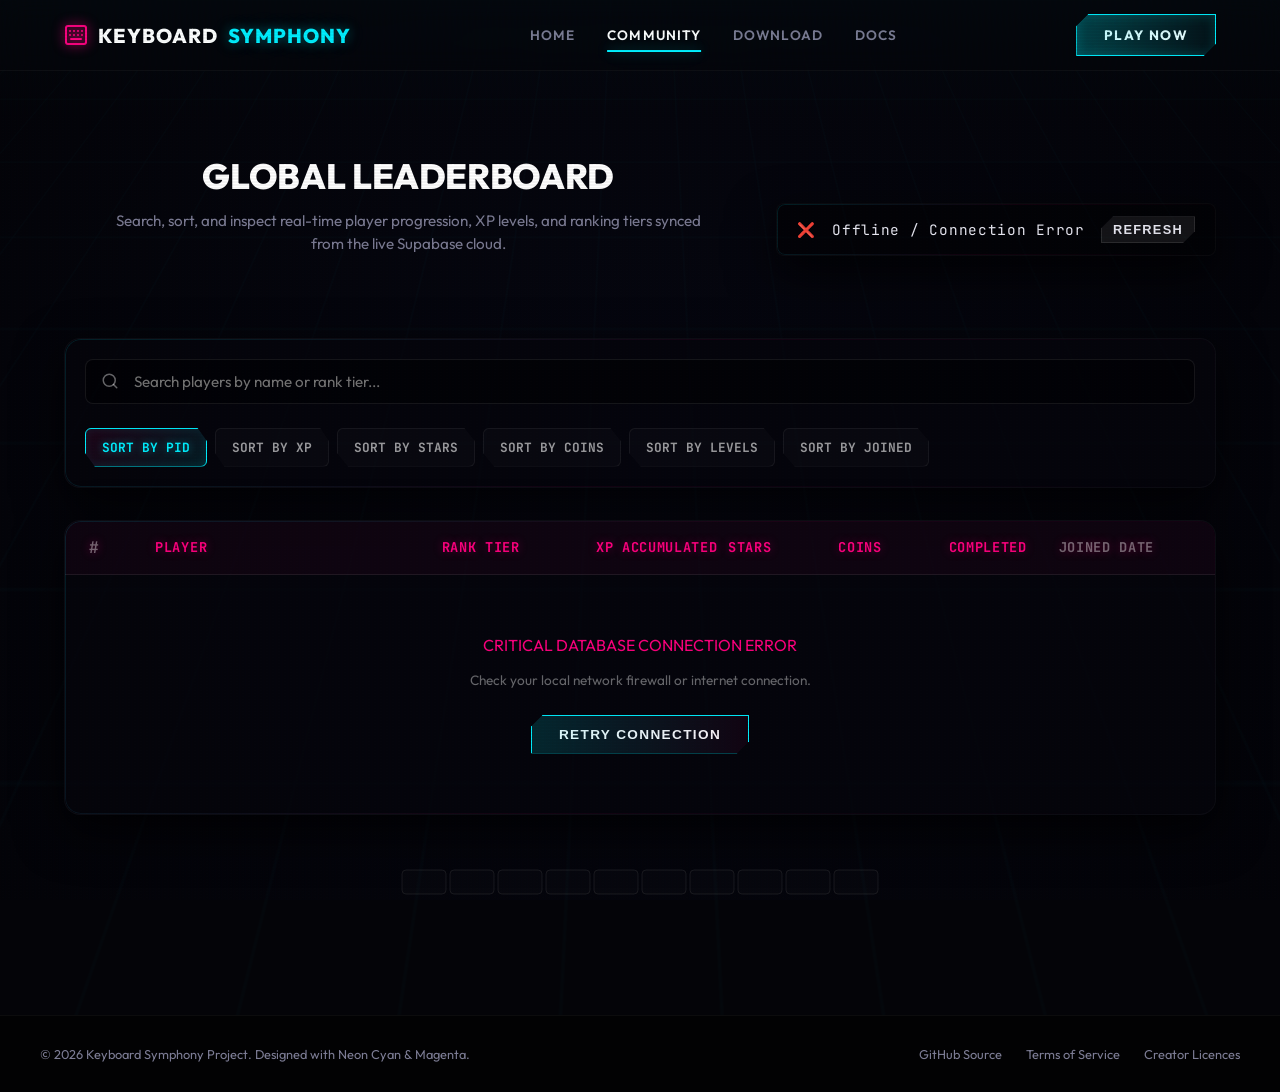
==== commit af58fb3b: "Fix bots" ====
--- a/community.html
+++ b/community.html
@@ -74,7 +74,8 @@
                         <input type="text" id="user-search" placeholder="Search players by name or rank tier...">
                     </div>
                     <div class="category-tabs">
-                        <button class="cat-tab active" data-category="xp">SORT BY XP</button>
+                        <button class="cat-tab active" data-category="pid">SORT BY PID</button>
+                        <button class="cat-tab" data-category="xp">SORT BY XP</button>
                         <button class="cat-tab" data-category="stars">SORT BY STARS</button>
                         <button class="cat-tab" data-category="currency">SORT BY COINS</button>
                         <button class="cat-tab" data-category="levels_completed">SORT BY LEVELS</button>
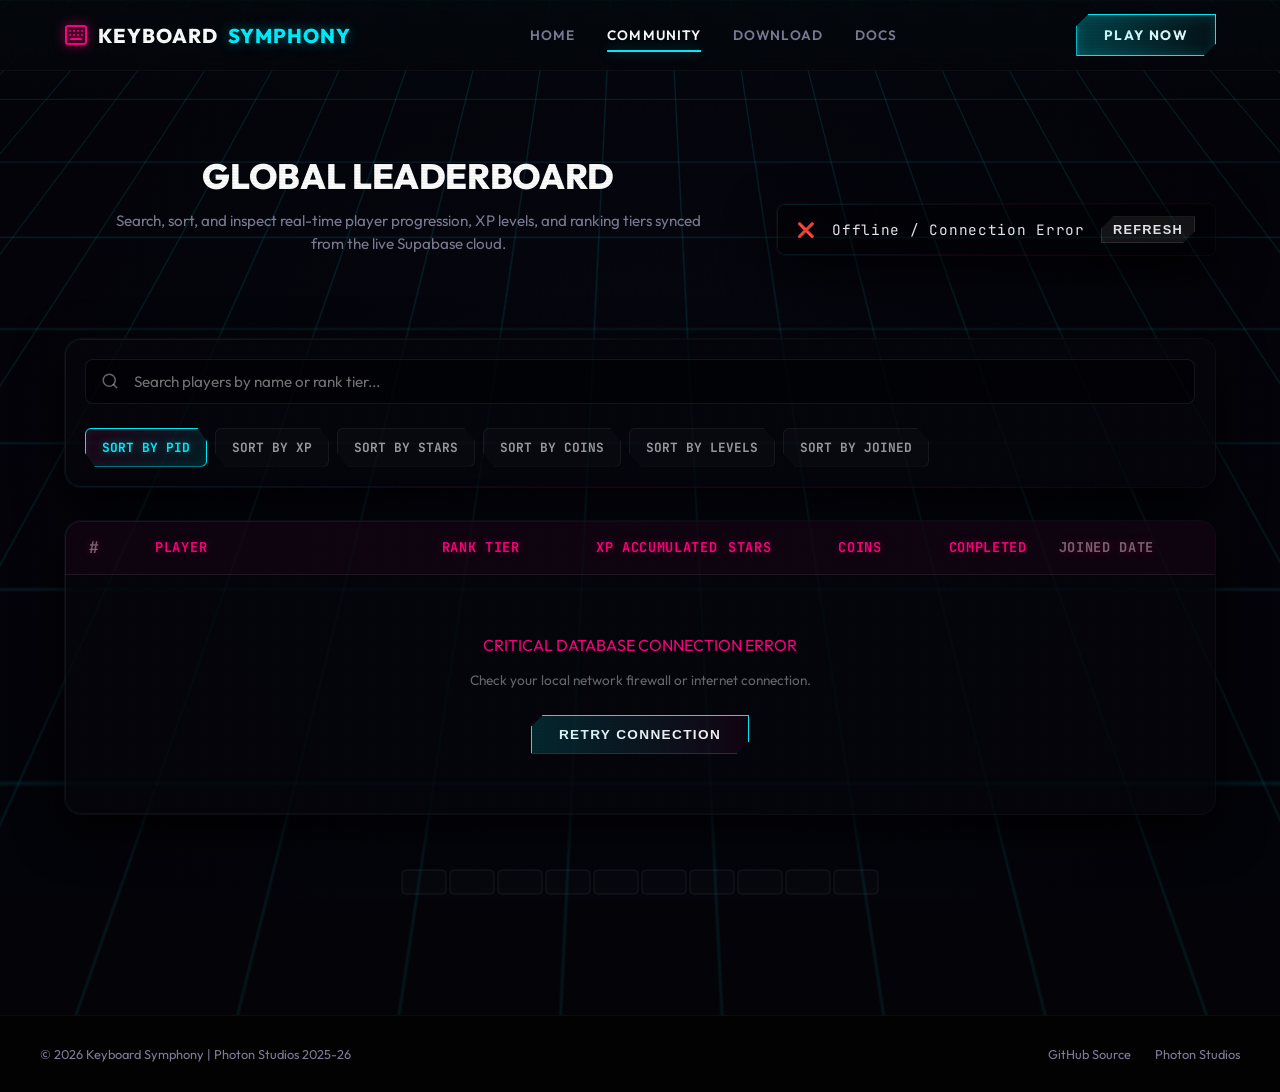
==== commit e0b72418: "Update Branding" ====
--- a/community.html
+++ b/community.html
@@ -3,7 +3,7 @@
 <head>
     <meta charset="UTF-8">
     <meta name="viewport" content="width=device-width, initial-scale=1.0">
-    <title>Keyboard Symphony | Community Creations</title>
+    <title>Keyboard Symphony - Community</title>
     <meta name="description" content="Search, download, and compete on custom 10-lane mechanical keyboard rhythm levels uploaded by the Keyboard Symphony community.">
     <!-- Google Fonts for elite styling -->
     <link rel="preconnect" href="https://fonts.googleapis.com">
@@ -109,11 +109,10 @@
     <!-- Global Footer -->
     <footer class="footer">
         <div class="footer-container">
-            <p>© 2026 Keyboard Symphony Project. Designed with Neon Cyan & Magenta.</p>
+            <p>© 2026 Keyboard Symphony | Photon Studios 2025-26</p>
             <div class="footer-links">
-                <a href="docs.html">GitHub Source</a>
-                <a href="docs.html">Terms of Service</a>
-                <a href="docs.html">Creator Licences</a>
+                <a href="https://github.com/CreatorPoints/KeyboardSymphony">GitHub Source</a>
+				<a href="https://photonstudios.vercel.app/">Photon Studios</a>
             </div>
         </div>
     </footer>
--- a/style.css
+++ b/style.css
@@ -125,14 +125,17 @@
     z-index: -2;
     pointer-events: none;
     background-image: 
-        linear-gradient(rgba(0, 240, 255, 0.02) 1px, transparent 1px),
-        linear-gradient(90deg, rgba(0, 240, 255, 0.02) 1px, transparent 1px);
+        linear-gradient(rgba(0, 240, 255, 0.16) 1.5px, transparent 1.5px),
+        linear-gradient(90deg, rgba(0, 240, 255, 0.16) 1.5px, transparent 1.5px);
     background-size: 60px 60px;
     background-position: center center;
     transform: perspective(600px) rotateX(45deg);
     transform-origin: top center;
-    opacity: 0.75;
+    opacity: 0.9;
     animation: grid-scroll 24s linear infinite;
+    /* Premium depth fade: makes the grid fade beautifully as it recedes towards the horizon */
+    mask-image: linear-gradient(to bottom, rgba(0, 0, 0, 0.95) 0%, rgba(0, 0, 0, 0.25) 100%);
+    -webkit-mask-image: linear-gradient(to bottom, rgba(0, 0, 0, 0.95) 0%, rgba(0, 0, 0, 0.25) 100%);
 }
 
 @keyframes grid-scroll {
@@ -1233,15 +1236,16 @@
 
 .doc-article code {
     font-family: 'JetBrains Mono', monospace;
-    font-size: 0.8rem;
-    background: #030306;
-    border: 1px solid rgba(255, 255, 255, 0.05);
-    padding: 12px 16px;
-    border-radius: 8px;
-    display: block;
-    margin: 16px 0;
+    font-size: 0.85em;
+    background: rgba(4, 4, 8, 0.85);
+    border: 1.5px solid rgba(255, 255, 255, 0.05);
+    padding: 3px 7px;
+    border-radius: 6px;
+    display: inline-block;
     color: var(--neon-cyan);
-    overflow-x: auto;
+    vertical-align: middle;
+    margin: 0 4px;
+    word-break: break-all;
 }
 
 /* Alert dialog boxes */
@@ -1684,10 +1688,18 @@
     font-weight: 700;
     letter-spacing: 0.05em;
     text-transform: uppercase;
+    /* Default high-fidelity glassmorphic fallback style */
+    background: rgba(255, 255, 255, 0.04);
+    border: 1px solid rgba(255, 255, 255, 0.12);
+    color: rgba(255, 255, 255, 0.7);
 }
 
 .tier-badge.creator { background: rgba(0, 240, 255, 0.15); border: 1px solid var(--neon-cyan); color: var(--neon-cyan); text-shadow: 0 0 6px var(--neon-cyan); }
 .tier-badge.overlord { background: rgba(255, 0, 127, 0.15); border: 1px solid var(--neon-magenta); color: var(--neon-magenta); text-shadow: 0 0 6px var(--neon-magenta); }
+.tier-badge.moderator { background: rgba(30, 144, 255, 0.15); border: 1px solid #1e90ff; color: #1e90ff; text-shadow: 0 0 6px #1e90ff; }
+.tier-badge.admin { background: rgba(255, 69, 0, 0.15); border: 1px solid #ff4500; color: #ff4500; text-shadow: 0 0 6px #ff4500; }
+.tier-badge.developer { background: rgba(0, 255, 102, 0.15); border: 1px solid #00ff66; color: #00ff66; text-shadow: 0 0 6px #00ff66; }
+.tier-badge.tester { background: rgba(255, 230, 0, 0.15); border: 1px solid #ffe600; color: #ffe600; text-shadow: 0 0 6px #ffe600; }
 .tier-badge.legend { background: rgba(138, 43, 226, 0.15); border: 1px solid #8a2be2; color: #a862ea; }
 .tier-badge.grandmaster { background: rgba(255, 215, 0, 0.1); border: 1px solid #ffd700; color: #ffd700; }
 .tier-badge.master { background: rgba(255, 140, 0, 0.1); border: 1px solid #ff8c00; color: #ff8c00; }
@@ -1695,6 +1707,7 @@
 .tier-badge.advanced { background: rgba(255, 255, 255, 0.05); border: 1px solid rgba(255, 255, 255, 0.2); color: rgba(255, 255, 255, 0.8); }
 .tier-badge.challenger { background: rgba(255, 255, 255, 0.03); border: 1px solid rgba(255, 255, 255, 0.1); color: rgba(255, 255, 255, 0.5); }
 .tier-badge.beginner { background: rgba(255, 255, 255, 0.01); border: 1px solid rgba(255, 255, 255, 0.05); color: rgba(255, 255, 255, 0.3); }
+.tier-badge.player { background: rgba(255, 255, 255, 0.03); border: 1px solid rgba(255, 255, 255, 0.15); color: rgba(255, 255, 255, 0.6); }
 
 .stat-xp-val { color: #fff; font-weight: 600; font-size: 0.95rem; }
 .stat-stars-val { color: #ffd700; font-weight: 600; text-shadow: 0 0 5px rgba(255,215,0,0.2); }
@@ -1727,7 +1740,7 @@
     100% { transform: rotate(360deg); }
 }
 
-/* Responsive Table */
+/* Responsive Table & Card Layout */
 @media (max-width: 1024px) {
     .col-joined { display: none; }
     .col-levels { display: none; }
@@ -1745,3 +1758,117 @@
     }
 }
 
+@media (max-width: 680px) {
+    .leaderboard-table-header {
+        display: none !important; /* Hide headers on mobile */
+    }
+    
+    .leaderboard-container {
+        background: transparent !important;
+        border: none !important;
+        box-shadow: none !important;
+    }
+    
+    .leaderboard-list {
+        gap: 16px;
+        padding: 8px 0;
+    }
+    
+    .player-row {
+        display: grid !important;
+        grid-template-columns: repeat(2, 1fr) !important;
+        gap: 14px 10px !important;
+        padding: 20px !important;
+        background: var(--bg-glass-heavy) !important;
+        backdrop-filter: blur(20px) !important;
+        -webkit-backdrop-filter: blur(20px) !important;
+        border: 1px solid rgba(255, 255, 255, 0.04) !important;
+        border-radius: 14px !important;
+        position: relative !important;
+        margin: 0 !important;
+        box-shadow: var(--shadow-premium) !important;
+        transition: var(--transition-smooth) !important;
+    }
+    
+    .player-row::before {
+        content: '';
+        position: absolute;
+        inset: 0;
+        border-radius: inherit;
+        padding: 1px;
+        background: linear-gradient(135deg, rgba(0, 240, 255, 0.12) 0%, rgba(255, 0, 127, 0.06) 50%, transparent 100%);
+        -webkit-mask: linear-gradient(#fff 0 0) content-box, linear-gradient(#fff 0 0);
+        -webkit-mask-composite: xor;
+        mask-composite: exclude;
+        pointer-events: none;
+    }
+    
+    .player-row:hover {
+        transform: translateY(-2px);
+        border-color: rgba(255, 255, 255, 0.08) !important;
+        background: rgba(12, 12, 24, 0.85) !important;
+    }
+    
+    /* Floating rank badge */
+    .col-rank {
+        grid-column: 1 / -1 !important;
+        width: auto !important;
+        position: absolute !important;
+        top: 20px !important;
+        right: 20px !important;
+        font-size: 1.1rem !important;
+        z-index: 5;
+    }
+    
+    /* Player header block within card */
+    .col-player {
+        grid-column: 1 / -1 !important;
+        width: 100% !important;
+        border-bottom: 1px solid rgba(255, 255, 255, 0.08) !important;
+        padding-bottom: 12px !important;
+        margin-bottom: 4px !important;
+    }
+    
+    /* Force stats columns to display on mobile cards */
+    .col-tier, .col-xp, .col-stars, .col-coins, .col-levels, .col-joined {
+        display: flex !important;
+        flex-direction: column !important;
+        align-items: flex-start !important;
+        width: 100% !important;
+        gap: 4px !important;
+    }
+    
+    /* Labels for card stats */
+    .col-tier::before { content: "RANK TIER"; font-size: 0.65rem; font-family: 'JetBrains Mono', monospace; color: var(--text-muted); font-weight: 700; letter-spacing: 0.05em; }
+    .col-xp::before { content: "XP ACCUMULATED"; font-size: 0.65rem; font-family: 'JetBrains Mono', monospace; color: var(--text-muted); font-weight: 700; letter-spacing: 0.05em; }
+    .col-stars::before { content: "STARS COLLECTED"; font-size: 0.65rem; font-family: 'JetBrains Mono', monospace; color: var(--text-muted); font-weight: 700; letter-spacing: 0.05em; }
+    .col-coins::before { content: "COINS"; font-size: 0.65rem; font-family: 'JetBrains Mono', monospace; color: var(--text-muted); font-weight: 700; letter-spacing: 0.05em; }
+    .col-levels::before { content: "LEVELS COMPLETED"; font-size: 0.65rem; font-family: 'JetBrains Mono', monospace; color: var(--text-muted); font-weight: 700; letter-spacing: 0.05em; }
+    .col-joined::before { content: "JOINED DATE"; font-size: 0.65rem; font-family: 'JetBrains Mono', monospace; color: var(--text-muted); font-weight: 700; letter-spacing: 0.05em; }
+
+    .sync-status-bar {
+        width: 100%;
+        justify-content: space-between;
+    }
+}
+
+/* Mermaid Flowchart Responsive Design & Premium Glass Styling */
+.mermaid {
+    background: rgba(4, 4, 8, 0.5) !important;
+    border: 1.5px solid rgba(255, 255, 255, 0.04) !important;
+    border-radius: 12px;
+    padding: 24px;
+    margin: 24px 0;
+    display: flex;
+    justify-content: center;
+    overflow-x: auto;
+    box-shadow: var(--shadow-premium);
+    backdrop-filter: blur(10px);
+    -webkit-backdrop-filter: blur(10px);
+}
+
+.mermaid svg {
+    max-width: 100% !important;
+    height: auto !important;
+}
+
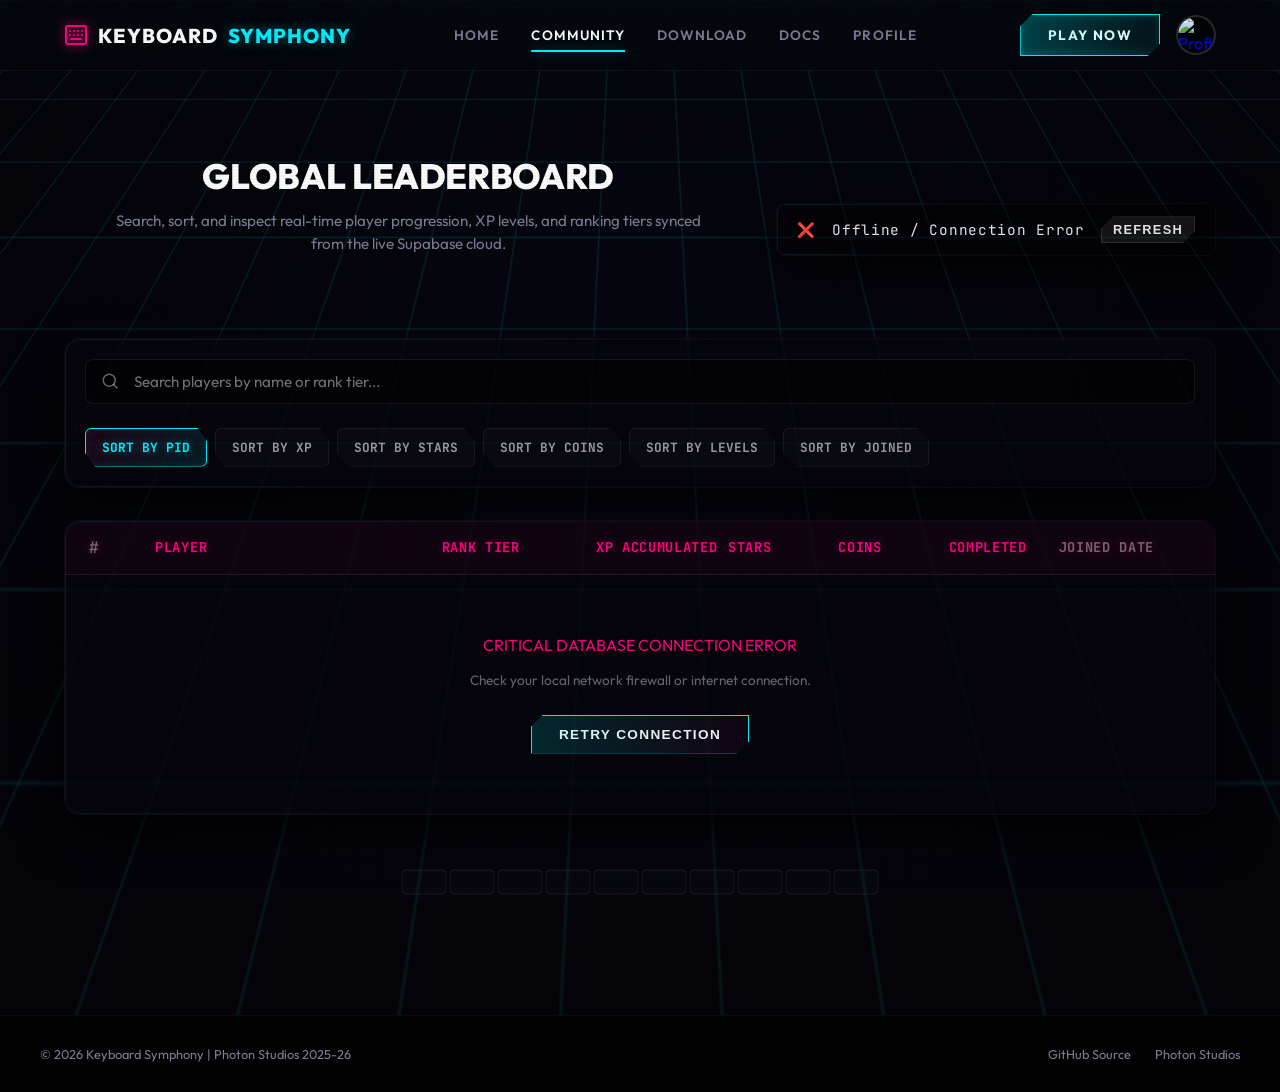
==== commit cc468973: "dfsdf" ====
--- a/community.html
+++ b/community.html
@@ -35,10 +35,16 @@
                 <a href="community.html" class="nav-link active" id="nav-community">COMMUNITY</a>
                 <a href="download.html" class="nav-link" id="nav-download">DOWNLOAD</a>
                 <a href="docs.html" class="nav-link" id="nav-docs">DOCS</a>
+                <a href="profile.html" class="nav-link" id="nav-profile">PROFILE</a>
             </nav>
 
             <div class="nav-actions">
                 <a href="download.html" class="btn-primary glow-cyan">PLAY NOW</a>
+                <a href="profile.html" class="nav-profile-circle-link" id="nav-profile-circle-link" title="Player Profile">
+                    <div class="nav-profile-circle">
+                        <img id="nav-profile-avatar" src="https://api.dicebear.com/7.x/bottts/svg?seed=Guest" alt="Profile">
+                    </div>
+                </a>
                 <button class="mobile-menu-toggle" id="menu-toggle">
                     <span></span>
                     <span></span>
--- a/style.css
+++ b/style.css
@@ -1872,3 +1872,374 @@
     height: auto !important;
 }
 
+/* ==========================================================================
+   PAGE: PROFILE & AUTHENTICATION DASHBOARD
+   ========================================================================== */
+.auth-wrapper {
+    max-width: 480px;
+    margin: 40px auto;
+    padding: 30px;
+    border-color: rgba(255, 255, 255, 0.05);
+}
+
+.auth-tabs {
+    display: flex;
+    border-bottom: 1px solid rgba(255, 255, 255, 0.08);
+    margin-bottom: 24px;
+}
+
+.auth-tab {
+    flex: 1;
+    background: transparent;
+    border: none;
+    color: var(--text-muted);
+    font-family: 'Outfit', sans-serif;
+    font-weight: 700;
+    font-size: 0.9rem;
+    letter-spacing: 0.05em;
+    padding: 12px;
+    cursor: pointer;
+    transition: var(--transition-smooth);
+    position: relative;
+}
+
+.auth-tab::after {
+    content: '';
+    position: absolute;
+    bottom: -1px;
+    left: 50%;
+    width: 0;
+    height: 2px;
+    background: var(--neon-cyan);
+    transition: var(--transition-smooth);
+    transform: translateX(-50%);
+}
+
+.auth-tab.active {
+    color: #ffffff;
+}
+
+.auth-tab.active::after {
+    width: 100%;
+    box-shadow: var(--glow-cyan);
+}
+
+.auth-tab:hover {
+    color: #ffffff;
+}
+
+.auth-form {
+    display: none;
+}
+
+.auth-form.active {
+    display: block;
+    animation: fade-in 0.4s ease;
+}
+
+.form-title {
+    font-size: 1.3rem;
+    font-weight: 800;
+    letter-spacing: 0.05em;
+    color: #ffffff;
+    margin-bottom: 8px;
+}
+
+.form-subtitle {
+    font-size: 0.8rem;
+    color: var(--text-muted);
+    line-height: 1.5;
+    margin-bottom: 24px;
+}
+
+.input-group {
+    display: flex;
+    flex-direction: column;
+    gap: 8px;
+    margin-bottom: 20px;
+}
+
+.input-group label {
+    font-family: 'JetBrains Mono', monospace;
+    font-size: 0.7rem;
+    font-weight: 700;
+    color: var(--text-muted);
+    letter-spacing: 0.05em;
+}
+
+.input-group input {
+    background: rgba(2, 2, 4, 0.7);
+    border: 1.5px solid rgba(255, 255, 255, 0.06);
+    border-radius: 8px;
+    padding: 12px 16px;
+    color: #ffffff;
+    font-family: 'Outfit', sans-serif;
+    font-size: 0.9rem;
+    transition: var(--transition-smooth);
+}
+
+.input-group input:focus {
+    outline: none;
+    border-color: var(--neon-cyan);
+    box-shadow: 0 0 10px rgba(0, 240, 255, 0.25);
+    background: rgba(4, 4, 8, 0.95);
+}
+
+/* Dashboard Grid System */
+.dashboard-wrapper {
+    display: grid;
+    grid-template-columns: 320px 1fr;
+    gap: 32px;
+    margin-top: 20px;
+}
+
+.player-dashboard-card {
+    padding: 32px;
+    text-align: center;
+    border-color: rgba(0, 240, 255, 0.15);
+    display: flex;
+    flex-direction: column;
+    align-items: center;
+}
+
+.avatar-edit-container {
+    margin-bottom: 24px;
+    display: flex;
+    flex-direction: column;
+    align-items: center;
+    gap: 8px;
+}
+
+.profile-avatar-wrapper {
+    width: 110px;
+    height: 110px;
+    border-radius: 50%;
+    border: 3px solid var(--neon-cyan);
+    box-shadow: var(--glow-cyan);
+    position: relative;
+    overflow: hidden;
+    cursor: pointer;
+    background: rgba(4, 4, 8, 0.9);
+}
+
+.profile-avatar-wrapper img {
+    width: 100%;
+    height: 100%;
+    object-fit: cover;
+}
+
+.avatar-upload-overlay {
+    position: absolute;
+    inset: 0;
+    background: rgba(0, 0, 0, 0.65);
+    display: flex;
+    align-items: center;
+    justify-content: center;
+    opacity: 0;
+    transition: var(--transition-smooth);
+    backdrop-filter: blur(2px);
+}
+
+.avatar-upload-overlay span {
+    font-family: 'JetBrains Mono', monospace;
+    font-size: 0.85rem;
+    font-weight: 700;
+    letter-spacing: 0.1em;
+    color: var(--neon-cyan);
+}
+
+.profile-avatar-wrapper:hover .avatar-upload-overlay {
+    opacity: 1;
+}
+
+.avatar-hint {
+    font-size: 0.65rem;
+    color: var(--text-muted);
+    font-family: 'JetBrains Mono', monospace;
+}
+
+.dashboard-username {
+    font-size: 1.6rem;
+    font-weight: 800;
+    color: #ffffff;
+    margin-bottom: 6px;
+    letter-spacing: -0.010em;
+}
+
+.dashboard-pid {
+    font-family: 'JetBrains Mono', monospace;
+    font-size: 0.8rem;
+    font-weight: 700;
+    color: var(--neon-yellow);
+    letter-spacing: 0.05em;
+    margin-bottom: 16px;
+}
+
+.user-tier-badges {
+    display: flex;
+    flex-wrap: wrap;
+    justify-content: center;
+    gap: 6px;
+    margin-bottom: 24px;
+}
+
+.sidebar-meta-list {
+    width: 100%;
+    border-top: 1px solid rgba(255, 255, 255, 0.06);
+    padding-top: 16px;
+    margin-bottom: 24px;
+    display: flex;
+    flex-direction: column;
+    gap: 12px;
+}
+
+.meta-row {
+    display: flex;
+    justify-content: space-between;
+    font-size: 0.8rem;
+}
+
+.meta-row .lbl {
+    color: var(--text-muted);
+    font-weight: 600;
+}
+
+.meta-row .val {
+    color: #ffffff;
+    font-weight: 700;
+}
+
+.btn-logout-action::before {
+    border-color: var(--neon-magenta);
+}
+
+.btn-logout-action:hover::before {
+    background: var(--neon-magenta);
+    box-shadow: var(--glow-magenta-heavy);
+}
+
+.dashboard-main {
+    display: flex;
+    flex-direction: column;
+    gap: 32px;
+}
+
+.stat-dashboard-card {
+    padding: 30px;
+    border-color: rgba(255, 255, 255, 0.05);
+}
+
+.settings-card {
+    padding: 30px;
+    border-color: rgba(255, 255, 255, 0.05);
+}
+
+.section-subtitle {
+    font-size: 0.8rem;
+    color: var(--text-muted);
+    margin-bottom: 24px;
+}
+
+.stats-showcase-grid {
+    display: grid;
+    grid-template-columns: repeat(auto-fit, minmax(200px, 1fr));
+    gap: 20px;
+}
+
+.stat-box {
+    background: rgba(4, 4, 8, 0.6);
+    border: 1px solid rgba(255, 255, 255, 0.03);
+    border-radius: 12px;
+    padding: 20px;
+    display: flex;
+    align-items: center;
+    gap: 16px;
+    transition: var(--transition-smooth);
+}
+
+.stat-box:hover {
+    transform: translateY(-2px);
+    background: rgba(12, 12, 24, 0.8);
+}
+
+.stat-icon {
+    font-size: 1.8rem;
+}
+
+.stat-info {
+    display: flex;
+    flex-direction: column;
+    gap: 4px;
+}
+
+.stat-info .lbl {
+    font-family: 'JetBrains Mono', monospace;
+    font-size: 0.65rem;
+    font-weight: 700;
+    color: var(--text-muted);
+    letter-spacing: 0.05em;
+}
+
+.stat-info .val {
+    font-size: 1.1rem;
+    font-weight: 800;
+    color: #ffffff;
+}
+
+.settings-form {
+    max-width: 500px;
+}
+
+/* Custom flicker for alert load */
+@keyframes alert-flicker {
+    0% { opacity: 0; transform: translateY(-8px); }
+    100% { opacity: 1; transform: translateY(0); }
+}
+
+@media (max-width: 900px) {
+    .dashboard-wrapper {
+        grid-template-columns: 1fr;
+    }
+}
+
+/* Navigation Profile Circle */
+.nav-actions {
+    display: flex;
+    align-items: center;
+    gap: 16px;
+}
+
+.nav-profile-circle-link {
+    display: inline-flex;
+    align-items: center;
+    justify-content: center;
+    text-decoration: none;
+    transition: var(--transition-smooth);
+}
+
+.nav-profile-circle {
+    width: 40px;
+    height: 40px;
+    border-radius: 50%;
+    border: 2px solid rgba(255, 255, 255, 0.15);
+    background: rgba(2, 2, 4, 0.8);
+    overflow: hidden;
+    transition: var(--transition-smooth);
+    display: flex;
+    align-items: center;
+    justify-content: center;
+    box-shadow: 0 4px 12px rgba(0, 0, 0, 0.3);
+}
+
+.nav-profile-circle img {
+    width: 100%;
+    height: 100%;
+    object-fit: cover;
+}
+
+.nav-profile-circle-link:hover .nav-profile-circle {
+    border-color: var(--neon-cyan);
+    box-shadow: var(--glow-cyan);
+    transform: scale(1.05);
+}
+
